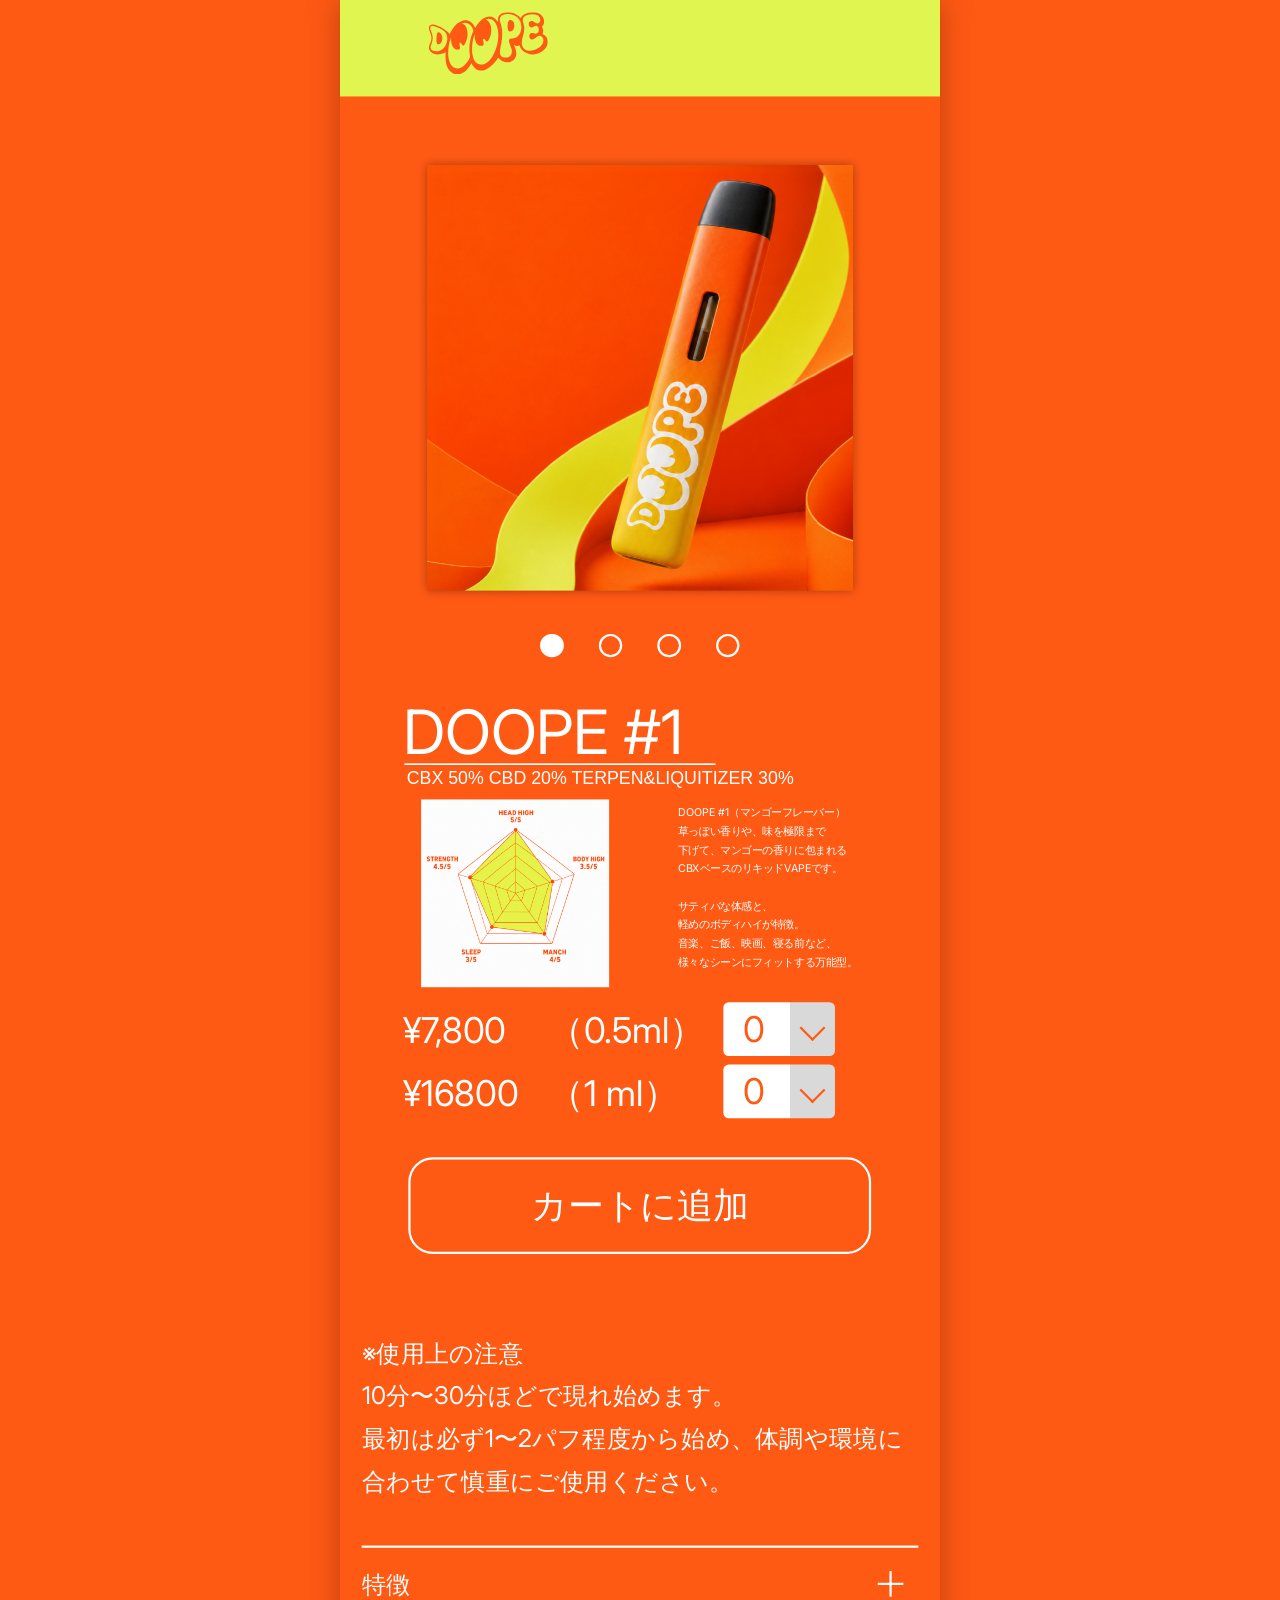
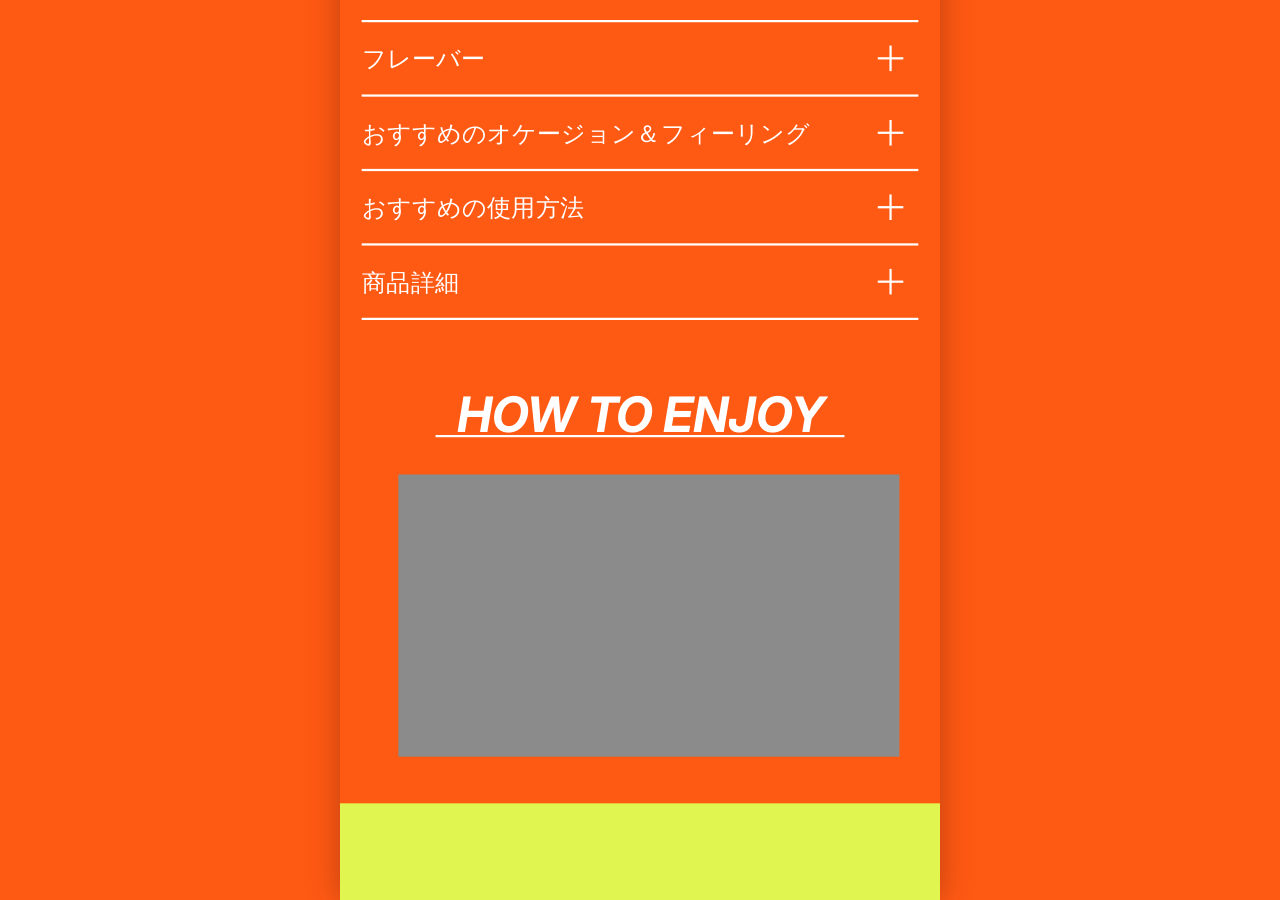
==== buy.html @ 26eeb016 "Fix accordion height recalculation" ====
<!doctype html>
<html lang="ja">
<head>
  <meta charset="utf-8">
  <meta name="viewport" content="width=device-width,initial-scale=1,viewport-fit=cover">
  <meta name="description" content="DOOPE #1 商品詳細・購入ページ">
  <title>DOOPE #1 — 商品詳細</title>
  <link rel="preconnect" href="https://fonts.googleapis.com">
  <link rel="preconnect" href="https://fonts.gstatic.com" crossorigin>
  <link href="https://fonts.googleapis.com/css2?family=Inter:ital,wght@0,400;1,700&display=swap" rel="stylesheet">
  <link rel="stylesheet" href="styles.css?v=20260915-1">
  <link rel="stylesheet" href="buy.css?v=20260916-4">
  <script src="script.js?v=20260916-3" defer></script>
</head>
<body class="buy-page">
  <main class="buy-shell" data-scale-shell data-design-width="1080" data-design-height="6644">
    <div class="buy-artboard" data-scale-canvas>
      <header class="buy-header">
        <a href="index.html" aria-label="DOOPEトップへ戻る">
          <img src="assets/lp-imgGroup4.svg" alt="DOOPE" width="214" height="112">
        </a>
      </header>

      <section class="buy-main" aria-labelledby="product-title">
        <div class="buy-gallery" data-carousel aria-label="DOOPE #1 商品画像">
          <div class="buy-gallery__viewport">
            <div class="buy-gallery__track" data-carousel-track>
              <div class="buy-gallery__slide"><img src="assets/buy-product-main.png" alt="オレンジ色のDOOPE #1"></div>
              <div class="buy-gallery__slide buy-gallery__slide--device"><img src="assets/lp-imgPsd.webp" alt="DOOPE本体"></div>
              <div class="buy-gallery__slide"><img src="assets/lp-imgRectangle1.webp" alt="マンゴーフレーバーのイメージ"></div>
              <div class="buy-gallery__slide"><img src="assets/lp-imgKv1.webp" alt="DOOPEを手に持つ人物"></div>
            </div>
          </div>

          <div class="buy-gallery-dots" role="tablist" aria-label="商品画像を切り替える">
            <button type="button" class="is-active" data-carousel-dot role="tab" aria-label="商品画像1" aria-selected="true"></button>
            <button type="button" data-carousel-dot role="tab" aria-label="商品画像2" aria-selected="false"></button>
            <button type="button" data-carousel-dot role="tab" aria-label="商品画像3" aria-selected="false"></button>
            <button type="button" data-carousel-dot role="tab" aria-label="商品画像4" aria-selected="false"></button>
          </div>
        </div>

        <h1 id="product-title">DOOPE #1</h1>
        <div class="buy-title-rule" aria-hidden="true"></div>
        <p class="buy-formula">CBX 50% CBD 20% TERPEN&amp;LIQUITIZER 30%</p>

        <div class="buy-summary">
          <img src="assets/buy-product-chart.png" alt="DOOPE #1の体感チャート" width="339" height="339">
          <div class="buy-summary-copy">
            <p>DOOPE #1（マンゴーフレーバー）<br>草っぽい香りや、味を極限まで<br>下げて、マンゴーの香りに包まれる<br>CBXベースのリキッドVAPEです。</p>
            <p>サティバな体感と、<br>軽めのボディハイが特徴。<br>音楽、ご飯、映画、寝る前など、<br>様々なシーンにフィットする万能型。</p>
          </div>
        </div>

        <form class="buy-order" data-buy-form>
          <div class="buy-variant buy-variant--half">
            <span class="buy-price">¥7,800</span><span class="buy-size">（0.5ml）</span>
            <label><span class="sr-only">0.5mlの数量</span><select name="quantity_half" aria-label="0.5mlの数量"><option>0</option><option>1</option><option>2</option><option>3</option><option>4</option><option>5</option></select></label>
          </div>
          <div class="buy-variant buy-variant--full">
            <span class="buy-price">¥16800</span><span class="buy-size">（1 ml）</span>
            <label><span class="sr-only">1mlの数量</span><select name="quantity_full" aria-label="1mlの数量"><option>0</option><option>1</option><option>2</option><option>3</option><option>4</option><option>5</option></select></label>
          </div>
          <button type="submit" class="buy-cart-button">カートに追加</button>
          <p class="buy-cart-status" data-buy-status role="status" aria-live="polite"></p>
        </form>

        <div class="buy-copy-block buy-warning">
          <h2>※使用上の注意</h2>
          <p>10分〜30分ほどで現れ始めます。<br>最初は必ず1〜2パフ程度から始め、体調や環境に<br>合わせて慎重にご使用ください。</p>
        </div>

        <section class="buy-accordion" data-buy-accordion aria-label="商品情報">
          <details>
            <summary>特徴</summary>
            <div class="buy-accordion__content">
              <p>複数のカンナビノイドと植物由来テルペンを掛け合<br>わせた、オリジナルCBDリキッドです。</p>
              <p>マンゴーのフルーティな風味を味わえます。<br>シャープなキレと、頭上に抜けるような爽快感を求<br>める方に。</p>
              <ul>
                <li>カンナビノイド濃度：CBX 50%, CBD 20%,<br>T＆L30%・サティバ種フレーバー（エナジー系）・<br>マンゴー風味</li>
                <li>THCフリー</li>
                <li>本体一体型</li>
                <li>国内最終製造</li>
                <li>法改正後の新基準対応原料のみ使用</li>
                <li>ISO17025認定の検査期間で検査済み</li>
                <li>最終製品COA：こちらをご確認ください。</li>
              </ul>
            </div>
          </details>

          <details>
            <summary>フレーバー</summary>
            <div class="buy-accordion__content"><p>マンゴー</p></div>
          </details>

          <details>
            <summary>おすすめのオケージョン＆フィーリング</summary>
            <div class="buy-accordion__content"><p>気分をリフレッシュしながら、頭を冴えさせてクリ<br>アな思考で動きたいとき。</p></div>
          </details>

          <details>
            <summary>おすすめの使用方法</summary>
            <div class="buy-accordion__content">
              <p>・本品を1〜2回吸引してください<br>・体感は立ち上がりが早く、最適な摂取量には個人<br>差があるため、1〜2パフの少量から始めてくださ<br>い</p>
            </div>
          </details>

          <details>
            <summary>商品詳細</summary>
            <div class="buy-accordion__content">
              <p>・原材料：カンナビノイド / 香料<br>・内容量：1.0ml<br>・品質保証期限：製造から1年半<br>・製造国：日本<br>・保管方法：直射日光・高温多湿を避け、冷暗所に<br>保存してください。</p>
            </div>
          </details>
        </section>

        <section class="buy-howto" aria-labelledby="howto-title">
          <h2 id="howto-title">HOW TO ENJOY</h2>
          <div class="buy-howto-rule" aria-hidden="true"></div>
          <div class="buy-howto-placeholder" aria-label="HOW TO ENJOY動画掲載予定"></div>
        </section>
      </section>

      <footer class="buy-footer"></footer>
    </div>
  </main>
</body>
</html>
---- styles.css ----
*{box-sizing:border-box}
html,body{margin:0;min-height:100%;width:100%;max-width:100%;overflow-x:hidden;overflow-x:clip;-webkit-text-size-adjust:100%;text-size-adjust:100%}
body{font-family:Helvetica,Arial,'Zen Kaku Gothic New',sans-serif}
p{margin:0}
.copy-paragraph{display:contents}
.artboard-shell{width:100%;max-width:100vw;margin:0 auto;overflow:hidden}
.artboard{display:block;width:100%;max-width:100%;height:auto;margin:0 auto}
.figma-root{position:relative;overflow:hidden;-webkit-text-size-adjust:100%;text-size-adjust:100%}
.figma-root img,.figma-root svg{display:block;-webkit-user-select:none;user-select:none;-webkit-user-drag:none;-webkit-touch-callout:none;pointer-events:none}
.figma-root p,.figma-root h1,.figma-root h2,.figma-root h3,.figma-root span,
.contact-form input,.contact-form textarea,.contact-form button{font-family:Helvetica,Arial,'Zen Kaku Gothic New',sans-serif!important;font-kerning:normal;letter-spacing:0}
.lp-page{background:#ff5a14}
.lp-page .artboard-shell{position:relative;width:100%;max-width:600px;height:0;overflow:visible;box-shadow:0 0 30px rgba(110,32,10,.45)}
.lp-page .artboard{position:absolute;left:0;top:0;width:1080px;max-width:none;height:16212.08984375px;margin:0;opacity:0;transform-origin:top left}
.lp-page .artboard.is-scaled{opacity:1}
.feature-page{background:#1b1b1b}
.buy-now-hotspot{position:absolute;z-index:15;left:179.16px;top:8630.2px;width:721.68px;height:139.38px;border-radius:70px;cursor:pointer}
.buy-now-hotspot:focus-visible{outline:6px solid #fff;outline-offset:7px}

/* Figma's “Helvetica Neue LT Std 75 Bold” is a bold face. Keep its weight when
   the browser resolves the family through a local font or a fallback. */
.figma-root [style*="Helvetica Neue LT Std"]{font-weight:700}
[data-node-id="4:339"] p,[data-node-id="4:371"] p,[data-node-id="4:402"] p,
[data-node-id="4:450"] p,[data-node-id="4:491"] p,[data-node-id="4:525"] p,
[data-node-id="4:537"] p,[data-node-id="4:542"] p,[data-node-id="4:546"] p,
[data-node-id="4:551"] p{text-align:center}
[data-node-id="4:387"],[data-node-id="4:389"],[data-node-id="4:391"],[data-node-id="4:393"],[data-node-id="4:395"]{left:50%!important;right:auto!important;bottom:auto!important;height:0;transform:translateX(-50%)!important}
[data-node-id="4:387"]{top:4185.42px!important;width:476.1px}
[data-node-id="4:389"]{top:12015.38px!important;width:250.54px}
[data-node-id="4:388"] p{transform:translateX(10px)}
[data-node-id="4:391"]{top:9322.35px!important;width:735.67px}
[data-node-id="4:393"]{top:10329.93px!important;width:680.53px}
[data-node-id="4:395"]{top:14844.03px!important;width:483.56px}

/* Center labels inside their Figma button frames. */
[data-node-id="4:435"]{top:calc(50% - 63.89px)!important;left:21.87%!important;right:7.16%!important}
[data-node-id="4:534"]{left:50%!important;transform:translateX(-50%)!important}
[data-node-id="4:536"]{inset:0!important;display:flex;align-items:center;justify-content:center}

/* The second voice was outlined as a light SVG; match the other two 700-weight voices. */
.voice-middle-copy>img{display:none!important}
.voice-middle-copy p{position:absolute;inset:-7px 0 0;margin:0;color:#ff5a14;font-family:'Inter','Noto Sans JP',Arial,sans-serif;font-size:38px;line-height:58px;font-weight:700;text-align:center;white-space:nowrap}
.voice-middle-copy span{display:block}

/* Fine-tune all required badges after switching to Noto Sans JP. */
[data-node-id="4:563"],[data-node-id="4:566"],[data-node-id="4:569"]{transform:translateY(4px)}
[data-node-id="4:564"],[data-node-id="4:567"],[data-node-id="4:570"]{transform:translateY(-2px)}

/* Swipeable feature cards. Slide one stays transparent over the original Figma card. */
.feature-carousel{position:absolute;z-index:8;left:88.95px;top:7145.73px;width:902.1px;height:1360px;touch-action:pan-y;user-select:none}
.feature-carousel__viewport{width:902.1px;height:1245.47px;overflow:hidden;border-radius:100px}
.feature-carousel__track{--carousel-index:0;--carousel-drag:0px;display:flex;width:300%;height:1245.47px;transform:translate3d(calc(var(--carousel-index) * -33.333333% + var(--carousel-drag)),0,0);transition:transform .42s cubic-bezier(.22,.72,.28,1);will-change:transform}
.feature-carousel.is-dragging .feature-carousel__track{transition:none}
.feature-carousel__slide{position:relative;flex:0 0 33.333333%;width:902.1px;height:1245.47px;overflow:hidden}
.feature-carousel__slide--transparent{background:transparent}
.feature-card__background{position:absolute;inset:0;width:902.1px;height:1245.47px}
.feature-card__heading{position:absolute;left:50.37px;top:82.56px;width:801.35px;height:121.05px}
.feature-card__heading img{position:absolute;inset:0;width:100%;height:100%}
.feature-card__heading h3{position:absolute;inset:0;display:flex;align-items:center;justify-content:center;margin:0 0 4px;font-family:'Inter','Noto Sans JP',Arial,sans-serif;font-size:65.85px;line-height:1;font-weight:700;color:#fff;white-space:nowrap}
[data-node-id="4:401"]{inset:0!important;display:flex;align-items:center;justify-content:center;margin:0 0 4px!important;text-align:center}
.feature-card__chart{position:absolute;left:211.78px;top:271.61px;width:478.65px;height:477.99px}
.feature-card__chart-label{position:absolute}
.feature-card__chart-label--cbx{left:523.43px;top:476.75px;width:92.39px;height:83.07px}
.feature-card__chart-label--cbd{left:310.24px;top:579.27px;width:92.79px;height:83.19px}
.feature-card__device{position:absolute;left:280.42px;top:223.30px;width:341.26px;height:566.88px;object-fit:fill;mix-blend-mode:multiply}
.feature-card__copy{position:absolute;left:0;top:806.31px;width:902.1px;margin:0;color:#ff5a14;font-family:'Inter','Noto Sans JP',Arial,sans-serif;font-size:40.5px;line-height:77.63px;font-weight:700;text-align:center;white-space:nowrap}
.feature-card__copy span{display:block}
.feature-carousel__dots{position:absolute;left:324.25px;top:1316.07px;display:flex;gap:62.8px}
.feature-carousel__dots button{width:42.4px;height:42.4px;padding:0;border:4px solid #fff;border-radius:50%;background:transparent;cursor:pointer}
.feature-carousel__dots button.is-active{background:#fff}
[data-node-id="4:396"],[data-node-id="4:397"],[data-node-id="4:398"]{opacity:0}

/* Real controls placed over the original Figma field shapes. */
.contact-form{position:absolute;z-index:12;inset:0;pointer-events:none}
.contact-form input,.contact-form textarea,.contact-form button{position:absolute;pointer-events:auto;font:700 30px/1.4 'Noto Sans JP',Arial,sans-serif}
.contact-form input,.contact-form textarea{left:121.23px;width:835.69px;border:0;border-radius:34px;background:#fff;color:#222;padding:16px 28px;outline:none}
.contact-form input,.contact-form textarea{-webkit-user-select:text!important;user-select:text!important;-webkit-touch-callout:default}
.contact-form input:focus,.contact-form textarea:focus{box-shadow:0 0 0 6px rgba(255,90,20,.34)}
#contact-name{top:14967.9008px;height:79.6094px}
#contact-company{top:15156.4301px;height:79.6104px}
#contact-email{top:15344.9701px;height:79.6104px}
#contact-message{top:15543.1908px;height:217.0693px;resize:none}
.contact-form button{left:341.3301px;top:15833.3207px;width:397.33px;height:108.6299px;border:0;border-radius:55px;background:#ff5a14;color:#fff;font-size:57.03px;cursor:pointer}
.contact-form button:hover{filter:brightness(.96)}
.contact-form button:focus-visible{outline:6px solid #fff;outline-offset:5px}
[data-node-id="4:554"],[data-node-id="4:555"],[data-node-id="4:556"],[data-node-id="4:557"],[data-node-id="4:495"]{visibility:hidden}
.sr-only{position:absolute!important;width:1px!important;height:1px!important;padding:0!important;margin:-1px!important;overflow:hidden!important;clip:rect(0,0,0,0)!important;white-space:nowrap!important;border:0!important}
@media (min-width:1942px){.feature-page .artboard{max-width:1941.25px}}
---- buy.css ----
.buy-page{background:#ff5a14}
.buy-shell{position:relative;width:100%;max-width:600px;height:0;margin:0 auto;overflow:visible;box-shadow:0 0 30px rgba(110,32,10,.45)}
.buy-artboard{position:absolute;left:0;top:0;width:1080px;height:6644px;overflow:hidden;background:#ff5a14;opacity:0;transform-origin:top left;color:#fff;font-family:Inter,Helvetica,Arial,sans-serif}
.buy-artboard.is-scaled{opacity:1}
.buy-header,.buy-footer{position:absolute;left:0;width:1080px;height:174px;background:#e1f550}
.buy-header{top:0}
.buy-footer{top:6470px}
.buy-header a{position:absolute;left:160.02px;top:21.52px;width:214.15px;height:112.25px}
.buy-header img{width:100%;height:100%}
.buy-main{position:absolute;left:0;top:174px;width:1080px;height:6296px;background:#ff5a14}
.buy-gallery{position:absolute;left:137px;top:103px;width:806px;height:906px;touch-action:pan-y;user-select:none}
.buy-gallery__viewport{width:806px;height:806px;overflow:hidden}
.buy-gallery__track{--carousel-index:0;--carousel-drag:0px;display:flex;width:400%;height:806px;transform:translate3d(calc(var(--carousel-index) * -25% + var(--carousel-drag)),0,0);transition:transform .42s cubic-bezier(.22,.72,.28,1);will-change:transform}
.buy-gallery.is-dragging .buy-gallery__track{transition:none}
.buy-gallery__slide{position:relative;flex:0 0 25%;width:806px;height:806px;overflow:hidden;background:#ff5a14}
.buy-gallery__slide:not(:first-child){padding:20px}
.buy-gallery__slide:not(:first-child)::before{content:"";position:absolute;inset:20px;background:#ff5a14;box-shadow:0 0 20px rgba(0,0,0,.35)}
.buy-gallery__slide img{position:relative;display:block;width:100%;height:100%;object-fit:cover;pointer-events:none;-webkit-user-drag:none}
.buy-gallery__slide:first-child img{object-fit:contain}
.buy-gallery__slide--device img{width:72%;height:86%;margin:7% auto;object-fit:contain}
.buy-gallery__slide:last-child img{object-position:50% 38%}
.buy-gallery-dots{position:absolute;left:223.12px;top:864px;display:flex;gap:63.16px}
.buy-gallery-dots button{width:42.44px;height:42.44px;padding:0;border:4px solid #fff;border-radius:50%;background:transparent;cursor:pointer}
.buy-gallery-dots button.is-active{background:#fff}
.buy-gallery-dots button:focus-visible{outline:6px solid #e1f550;outline-offset:6px}
#product-title{position:absolute;left:113px;top:1077.48px;margin:0;font-size:110px;line-height:133px;font-weight:400;white-space:nowrap}
.buy-title-rule{position:absolute;left:115.73px;top:1199.82px;width:559.9px;height:3px;background:#fff}
.buy-formula{position:absolute;left:120.13px;top:1209.22px;font:400 32px/37px Helvetica,Arial,sans-serif;white-space:nowrap}
.buy-summary{position:absolute;left:146px;top:1265.33px;width:788.15px;height:338.58px}
.buy-summary>img{position:absolute;left:0;top:0;width:338.58px;height:338.58px}
.buy-summary-copy{position:absolute;left:462.15px;top:6.89px;width:326px;font-size:19.24px;line-height:33.68px}
.buy-summary-copy p+p{margin-top:33.68px}
.buy-order{position:absolute;inset:0;pointer-events:none}
.buy-variant{position:absolute;left:113px;width:778px;height:97px;font-size:64px;line-height:77px}
.buy-variant--half{top:1630px}
.buy-variant--full{top:1742px}
.buy-price{position:absolute;left:0;top:12px;width:240px}
.buy-size{position:absolute;left:262px;top:12px;white-space:nowrap}
.buy-variant label{position:absolute;left:577px;top:0;width:201px;height:97px}
.buy-variant select{width:201px;height:97px;padding:0 81px 0 36px;border:0;border-radius:10px;background:linear-gradient(to right,#fff 0,#fff 120px,#d9d9d9 120px,#d9d9d9 100%);color:#ff5a14;font:400 64px/97px Inter,Arial,sans-serif;appearance:none;cursor:pointer;pointer-events:auto}
.buy-variant label::after{content:"";position:absolute;right:24px;top:30px;width:29px;height:29px;border-right:4px solid #ff5a14;border-bottom:4px solid #ff5a14;transform:rotate(45deg);pointer-events:none}
.buy-cart-button{position:absolute;left:123px;top:1909px;width:833px;height:174px;border:4px solid #fff;border-radius:44px;background:transparent;color:#fff;font:400 64px/1 Inter,Arial,sans-serif;cursor:pointer;pointer-events:auto}
.buy-cart-button:hover{background:rgba(255,255,255,.08)}
.buy-cart-button:focus-visible,.buy-variant select:focus-visible{outline:6px solid #e1f550;outline-offset:6px}
.buy-cart-status{position:absolute;left:123px;top:2092px;width:833px;text-align:center;font-size:28px}
.buy-copy-block{position:absolute;left:39px;width:1012px;font-size:44px;line-height:77px}
.buy-copy-block h2{margin:0;font:400 44px/77px Inter,Helvetica,Arial,sans-serif}
.buy-copy-block p{margin:0}
.buy-warning{top:2223.35px}
.buy-warning p{margin-top:0}
.buy-accordion{position:absolute;left:39px;top:2608.35px;width:1002px;font-size:44px;line-height:70px}
.buy-accordion details{border-top:4px solid #fff}
.buy-accordion details:last-child{border-bottom:4px solid #fff}
.buy-accordion summary{position:relative;display:flex;align-items:center;min-height:130px;padding:18px 100px 18px 0;font:400 44px/1.35 Inter,Helvetica,Arial,sans-serif;list-style:none;cursor:pointer}
.buy-accordion summary::-webkit-details-marker{display:none}
.buy-accordion summary::before,.buy-accordion summary::after{content:"";position:absolute;right:27px;top:50%;width:46px;height:4px;background:#fff;transform:translateY(-50%);transition:transform .25s ease}
.buy-accordion summary::after{transform:translateY(-50%) rotate(90deg)}
.buy-accordion details[open] summary::after{transform:translateY(-50%) rotate(0)}
.buy-accordion summary:focus-visible{outline:6px solid #e1f550;outline-offset:-6px}
.buy-accordion__content{padding:4px 0 64px}
.buy-accordion__content p{margin:0}
.buy-accordion__content p+p{margin-top:70px}
.buy-accordion__content ul{margin:70px 0 0 -11px;padding:0;list-style:none}
.buy-accordion__content li::before{content:"・"}
.buy-howto{position:absolute;left:0;top:5531px;width:1080px;height:765px}
.buy-howto h2{position:absolute;left:181px;top:20px;width:721px;margin:0;font:italic 700 88px/1 Inter,Helvetica,Arial,sans-serif;text-align:center;white-space:nowrap}
.buy-howto-rule{position:absolute;left:171.9px;top:101.93px;width:735.67px;height:4px;background:#fff}
.buy-howto-placeholder{position:absolute;left:105px;top:173.4px;width:902.1px;height:507.43px;background:#8b8b8b}
@media (prefers-reduced-motion:reduce){.buy-cart-button,.buy-gallery__track,.buy-accordion summary::after{transition:none}}
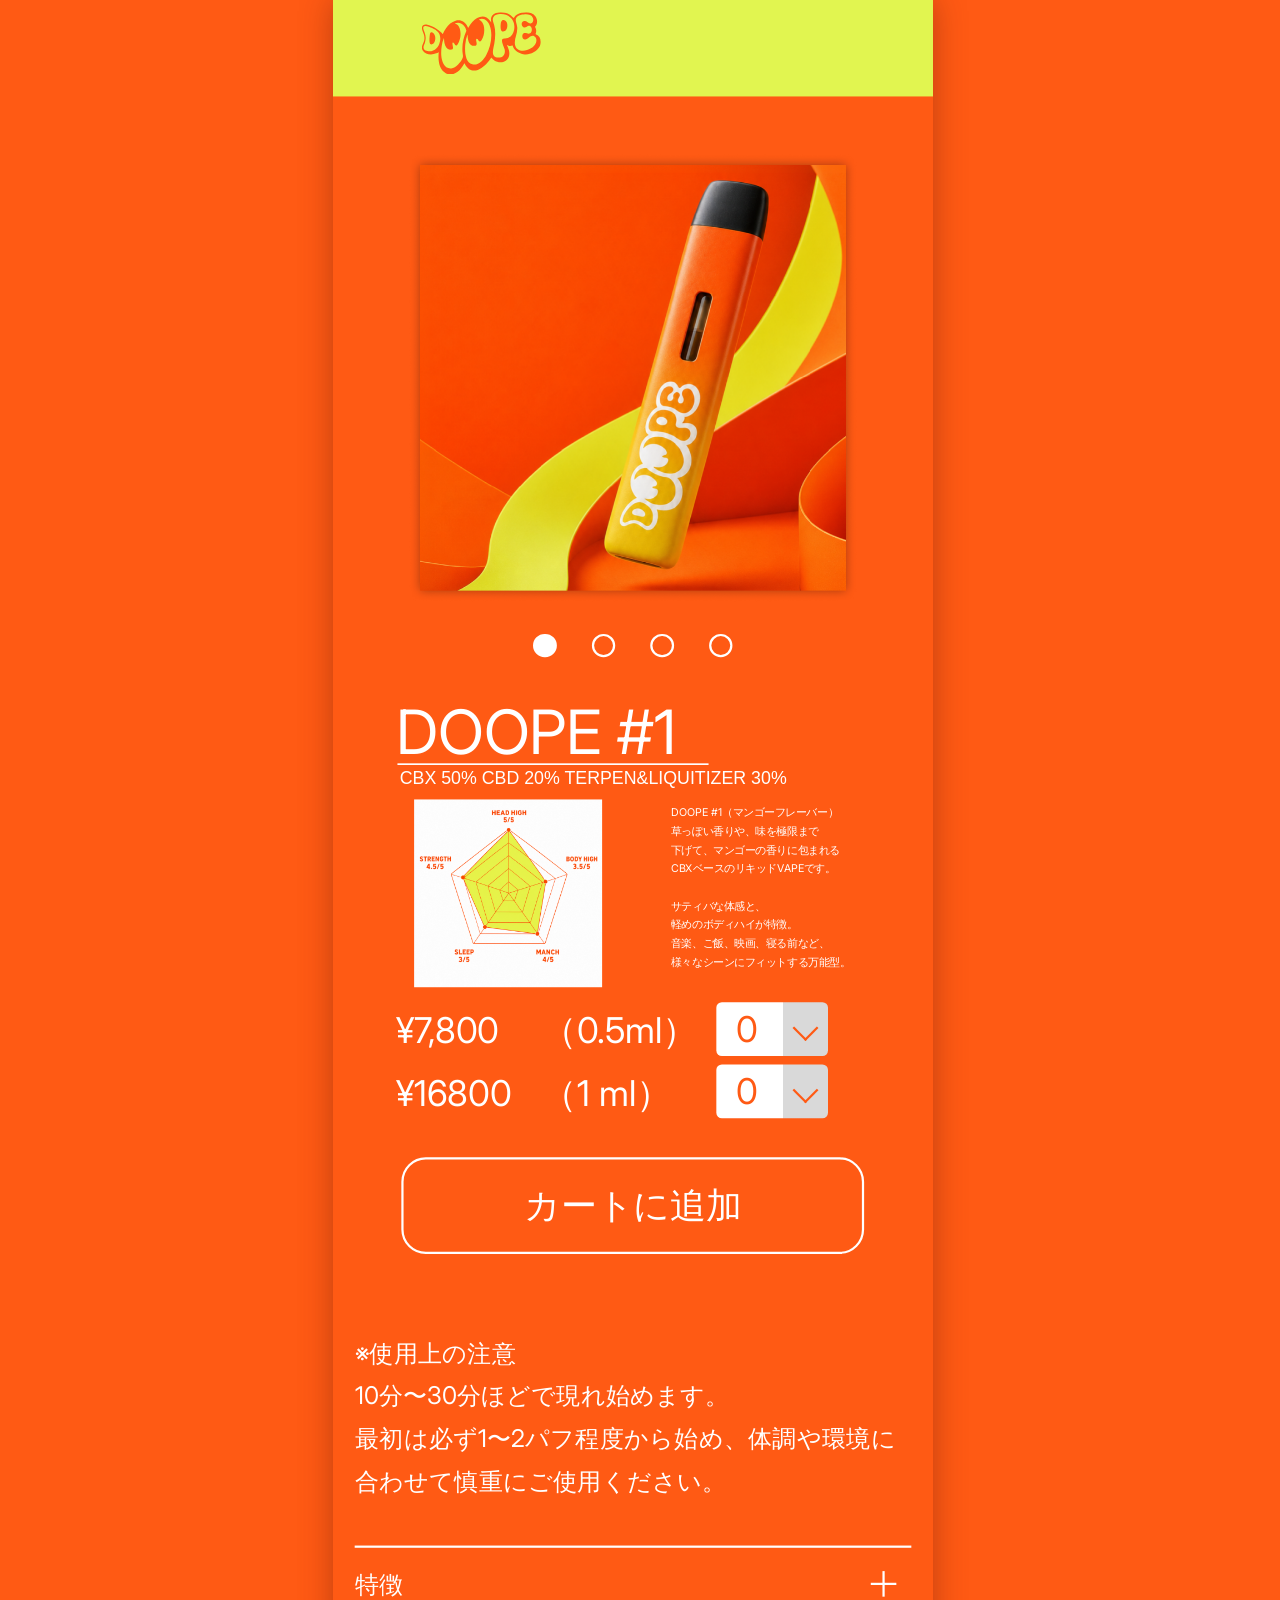
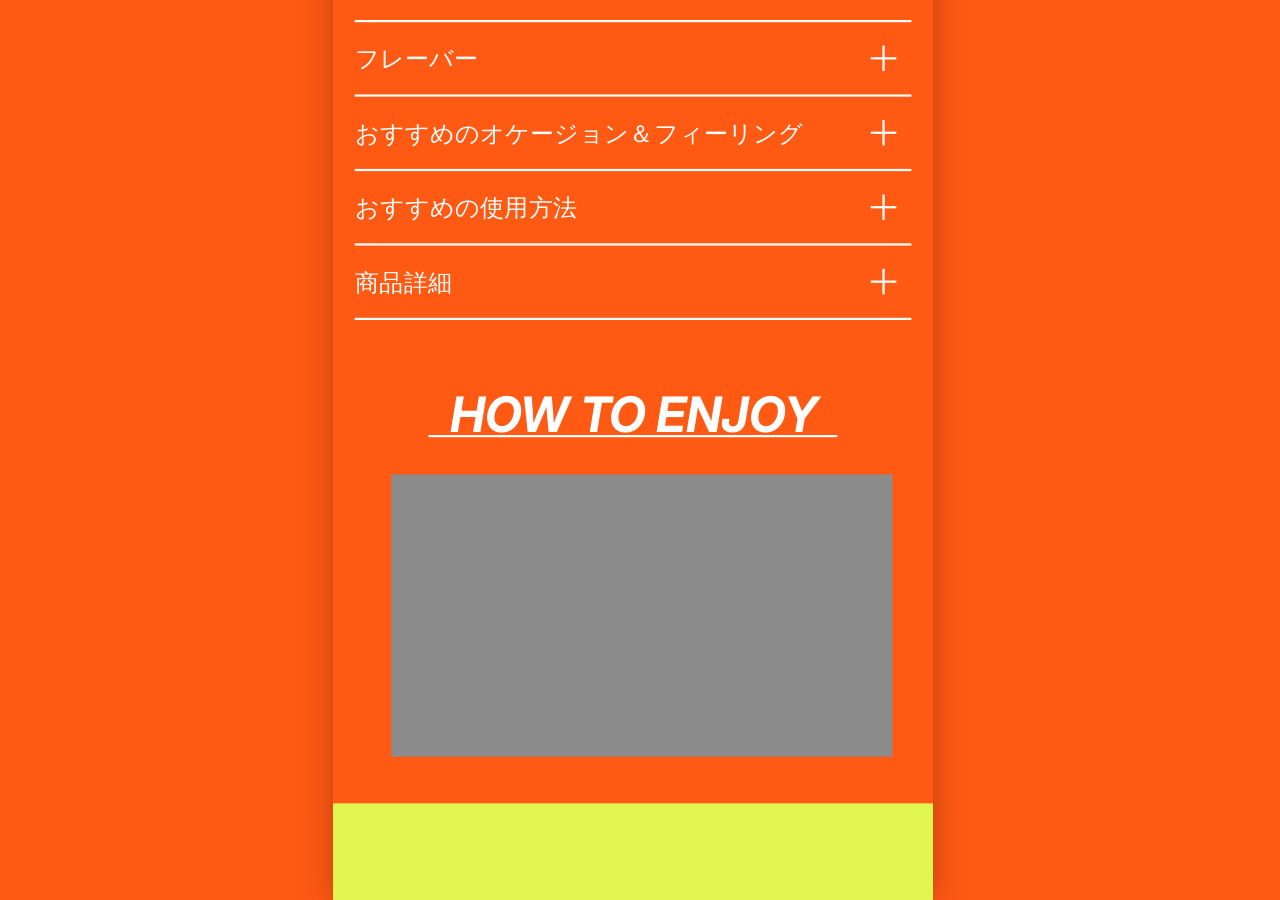
==== commit 37171142: "Add liquid purchase buttons and smooth page transitions" ====
--- a/buy.html
+++ b/buy.html
@@ -4,13 +4,25 @@
   <meta charset="utf-8">
   <meta name="viewport" content="width=device-width,initial-scale=1,viewport-fit=cover">
   <meta name="description" content="DOOPE #1 商品詳細・購入ページ">
+  <style>html.liquid-arriving::after{content:"";position:fixed;inset:0;background:#ff5a14;z-index:2147483001;pointer-events:none}</style>
+  <script>
+    try {
+      const arrival = JSON.parse(sessionStorage.getItem('doopeLiquidArrival') || 'null');
+      sessionStorage.removeItem('doopeLiquidArrival');
+      if (arrival && arrival.path === location.pathname && Date.now() - arrival.time < 5000 && !matchMedia('(prefers-reduced-motion: reduce)').matches) {
+        document.documentElement.classList.add('liquid-arriving');
+        setTimeout(() => document.documentElement.classList.remove('liquid-arriving'), 3000);
+      }
+    } catch (_) {}
+  </script>
+  <link rel="preload" href="assets/buy-product-main.png" as="image">
   <title>DOOPE #1 — 商品詳細</title>
   <link rel="preconnect" href="https://fonts.googleapis.com">
   <link rel="preconnect" href="https://fonts.gstatic.com" crossorigin>
   <link href="https://fonts.googleapis.com/css2?family=Inter:ital,wght@0,400;1,700&display=swap" rel="stylesheet">
-  <link rel="stylesheet" href="styles.css?v=20260915-1">
+  <link rel="stylesheet" href="styles.css?v=20260917-25">
   <link rel="stylesheet" href="buy.css?v=20260916-4">
-  <script src="script.js?v=20260916-3" defer></script>
+  <script src="script.js?v=20260917-25" defer></script>
 </head>
 <body class="buy-page">
   <main class="buy-shell" data-scale-shell data-design-width="1080" data-design-height="6644">
--- a/styles.css
+++ b/styles.css
@@ -16,6 +16,8 @@
 .feature-page{background:#1b1b1b}
 .buy-now-hotspot{position:absolute;z-index:15;left:179.16px;top:8630.2px;width:721.68px;height:139.38px;border-radius:70px;cursor:pointer}
 .buy-now-hotspot:focus-visible{outline:6px solid #fff;outline-offset:7px}
+.header-cart-hotspot{position:absolute;z-index:15;left:700px;top:15px;width:130px;height:110px;border-radius:18px;cursor:pointer}
+.header-cart-hotspot:focus-visible{outline:6px solid #fff;outline-offset:4px}
 
 /* Figma's “Helvetica Neue LT Std 75 Bold” is a bold face. Keep its weight when
    the browser resolves the family through a local font or a fallback. */
@@ -33,7 +35,7 @@
 [data-node-id="4:395"]{top:14844.03px!important;width:483.56px}
 
 /* Center labels inside their Figma button frames. */
-[data-node-id="4:435"]{top:calc(50% - 63.89px)!important;left:21.87%!important;right:7.16%!important}
+[data-node-id="4:435"],[data-node-id="15:4"]{top:calc(50% - 46.89px)!important;left:21.87%!important;right:7.16%!important}
 [data-node-id="4:534"]{left:50%!important;transform:translateX(-50%)!important}
 [data-node-id="4:536"]{inset:0!important;display:flex;align-items:center;justify-content:center}
 
@@ -46,13 +48,13 @@
 [data-node-id="4:563"],[data-node-id="4:566"],[data-node-id="4:569"]{transform:translateY(4px)}
 [data-node-id="4:564"],[data-node-id="4:567"],[data-node-id="4:570"]{transform:translateY(-2px)}
 
-/* Swipeable feature cards. Slide one stays transparent over the original Figma card. */
+/* Each complete card moves with the track, including its background. */
 .feature-carousel{position:absolute;z-index:8;left:88.95px;top:7145.73px;width:902.1px;height:1360px;touch-action:pan-y;user-select:none}
-.feature-carousel__viewport{width:902.1px;height:1245.47px;overflow:hidden;border-radius:100px}
-.feature-carousel__track{--carousel-index:0;--carousel-drag:0px;display:flex;width:300%;height:1245.47px;transform:translate3d(calc(var(--carousel-index) * -33.333333% + var(--carousel-drag)),0,0);transition:transform .42s cubic-bezier(.22,.72,.28,1);will-change:transform}
+.feature-carousel__viewport{width:1080px;margin-left:-88.95px;height:1245.47px;overflow:hidden}
+.feature-carousel__track{--carousel-index:0;--carousel-drag:0px;display:flex;gap:40px;width:max-content;margin-left:88.95px;height:1245.47px;transform:translate3d(calc(var(--carousel-index) * -942.1px + var(--carousel-drag)),0,0);transition:transform .42s cubic-bezier(.22,.72,.28,1);will-change:transform}
 .feature-carousel.is-dragging .feature-carousel__track{transition:none}
-.feature-carousel__slide{position:relative;flex:0 0 33.333333%;width:902.1px;height:1245.47px;overflow:hidden}
-.feature-carousel__slide--transparent{background:transparent}
+.feature-carousel__slide{position:relative;flex:0 0 902.1px;width:902.1px;height:1245.47px;overflow:hidden;border-radius:100px}
+.feature-card__original{position:absolute;left:-88.95px;top:-7145.73px;width:1080px;height:16212.08984375px}
 .feature-card__background{position:absolute;inset:0;width:902.1px;height:1245.47px}
 .feature-card__heading{position:absolute;left:50.37px;top:82.56px;width:801.35px;height:121.05px}
 .feature-card__heading img{position:absolute;inset:0;width:100%;height:100%}
@@ -86,3 +88,39 @@
 [data-node-id="4:554"],[data-node-id="4:555"],[data-node-id="4:556"],[data-node-id="4:557"],[data-node-id="4:495"]{visibility:hidden}
 .sr-only{position:absolute!important;width:1px!important;height:1px!important;padding:0!important;margin:-1px!important;overflow:hidden!important;clip:rect(0,0,0,0)!important;white-space:nowrap!important;border:0!important}
 @media (min-width:1942px){.feature-page .artboard{max-width:1941.25px}}
+
+/* A soft pulse and tactile feedback for both purchase buttons. */
+.buy-now-hotspot{transform-origin:center;transition:transform .2s ease,filter .2s ease;-webkit-tap-highlight-color:transparent}
+.buy-now-visual{position:absolute;inset:0;transform-origin:center;animation:buy-now-breathe 5s ease-in-out infinite;transition:transform .2s ease}
+.buy-now-visual [data-name="Vector"]{transition:filter .45s ease}
+.buy-now-visual p{transition:color .45s ease}
+@keyframes buy-now-breathe{0%,15%,100%{transform:scale(1);filter:drop-shadow(0 0 0 rgba(110,32,10,0))}65%{transform:scale(1.05);filter:drop-shadow(0 14px 10px rgba(110,32,10,.3))}90%{transform:scale(.99);filter:drop-shadow(0 3px 3px rgba(110,32,10,.08))}}
+@media (hover:hover){
+  .buy-now-hotspot:hover{transform:scale(1.04);filter:none}
+  .buy-now-hotspot:hover .buy-now-visual{animation:none;transform:scale(1);filter:none}
+  .buy-now-hotspot:hover p{color:#fff!important}
+  .buy-now-hotspot:hover [data-name="Vector"]{filter:brightness(0) invert(1)}
+}
+.buy-now-hotspot:focus-visible{transform:scale(1.04)}
+.buy-now-hotspot:focus-visible .buy-now-visual{animation:none;transform:scale(1);filter:none}
+.buy-now-hotspot:focus-visible p{color:#fff!important}
+.buy-now-hotspot:focus-visible [data-name="Vector"]{filter:brightness(0) invert(1)}
+.buy-now-hotspot:active{transform:translateY(4px) scale(.97);filter:drop-shadow(0 2px 0 rgba(255,90,20,.35));transition-duration:.1s}
+.buy-now-hotspot:active .buy-now-visual{animation:none;transform:scale(1)}
+@media (prefers-reduced-motion:reduce){
+  .buy-now-hotspot,.buy-now-visual,.buy-now-visual p,.buy-now-visual [data-name="Vector"]{animation:none;transition:none}
+  .buy-now-hotspot:hover,.buy-now-hotspot:active,.buy-now-hotspot:hover .buy-now-visual,.buy-now-hotspot:hover [data-name="Vector"]{transform:none}
+}
+
+/* A continuous wave surface, clipped to the original button shape. */
+.buy-now-visual{overflow:hidden;border-radius:38.17px;isolation:isolate}
+.buy-now-visual>div{z-index:2}
+.buy-now-liquid{position:absolute;inset:0;width:100%;height:100%;z-index:1;pointer-events:none}
+
+/* Fixed to the viewport, outside the scaled Figma artboard. */
+.liquid-page-transition{position:fixed;inset:0;width:100vw;height:100dvh;z-index:2147483000;pointer-events:auto}
+.is-liquid-navigating{touch-action:none}
+.is-liquid-navigating .buy-now-visual{animation-play-state:paused}
+
+/* Keep the same content width throughout navigation and page reveal. */
+html{scrollbar-gutter:stable}
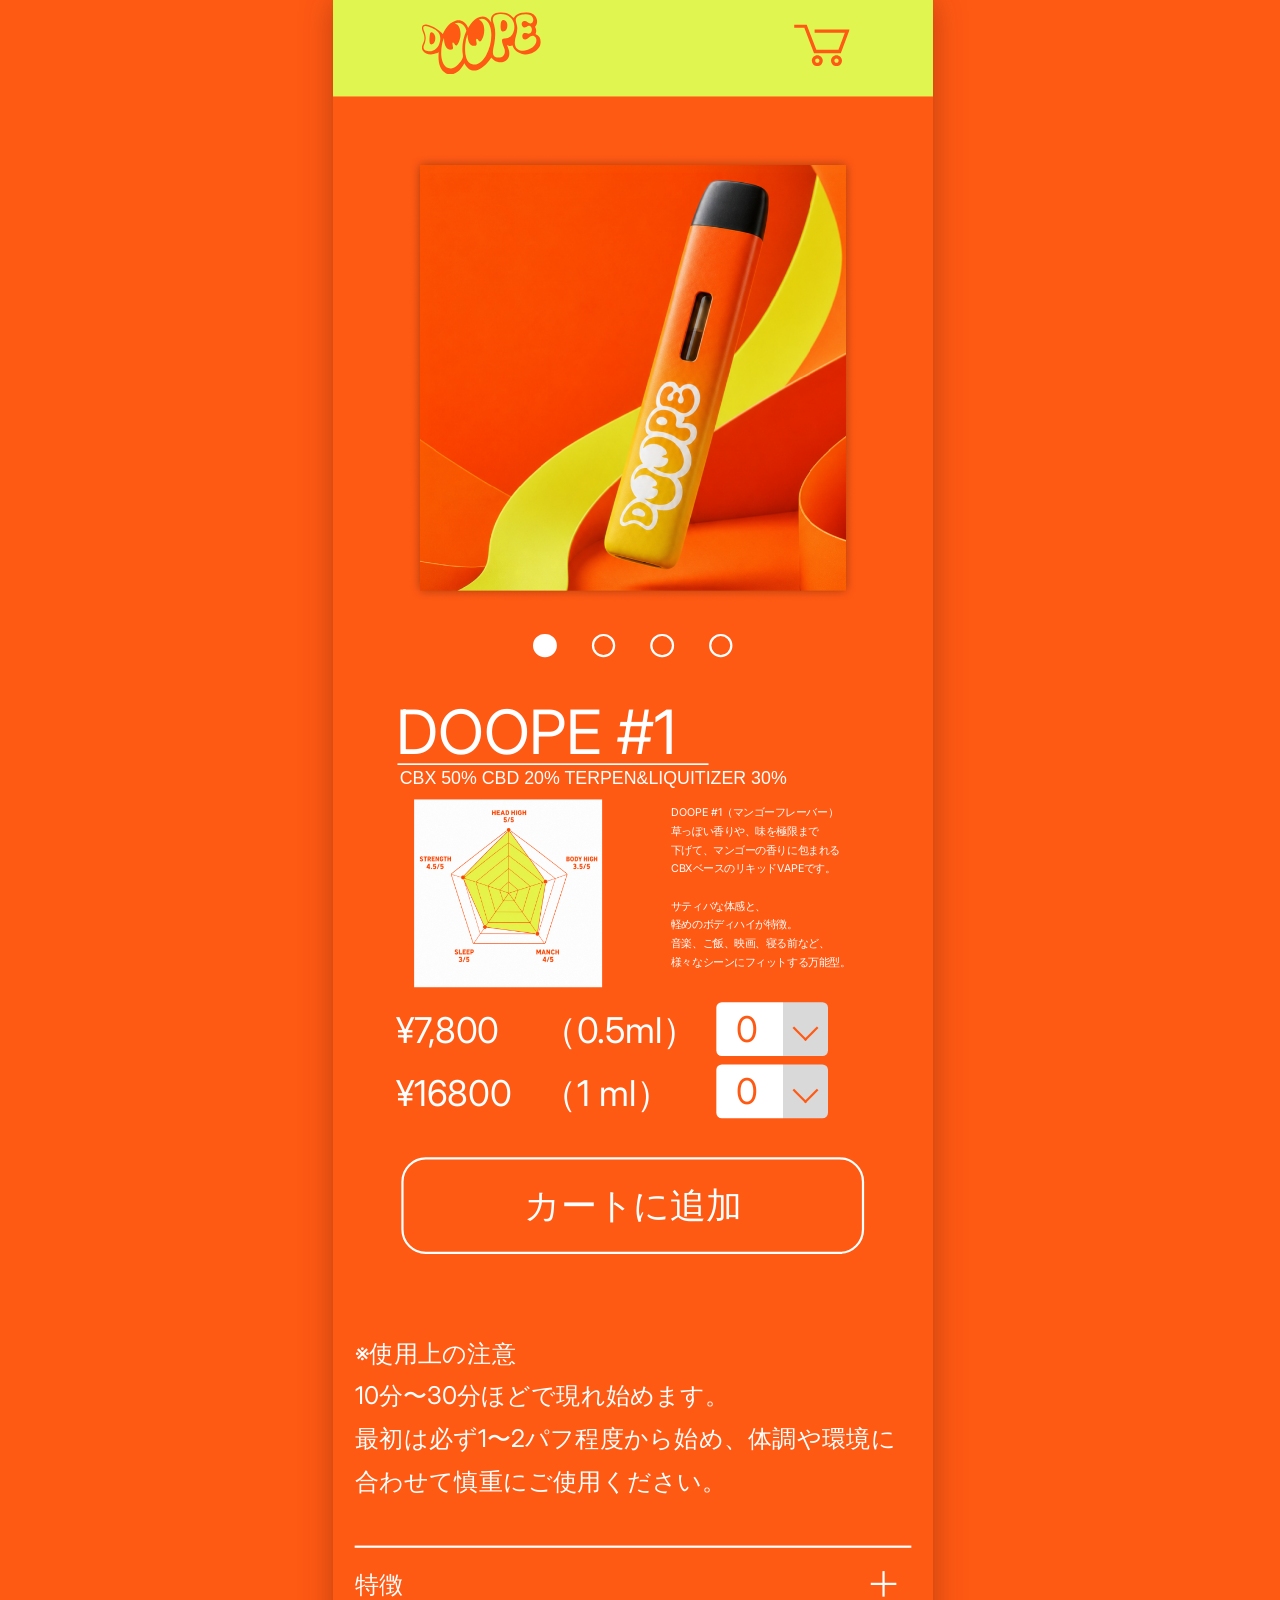
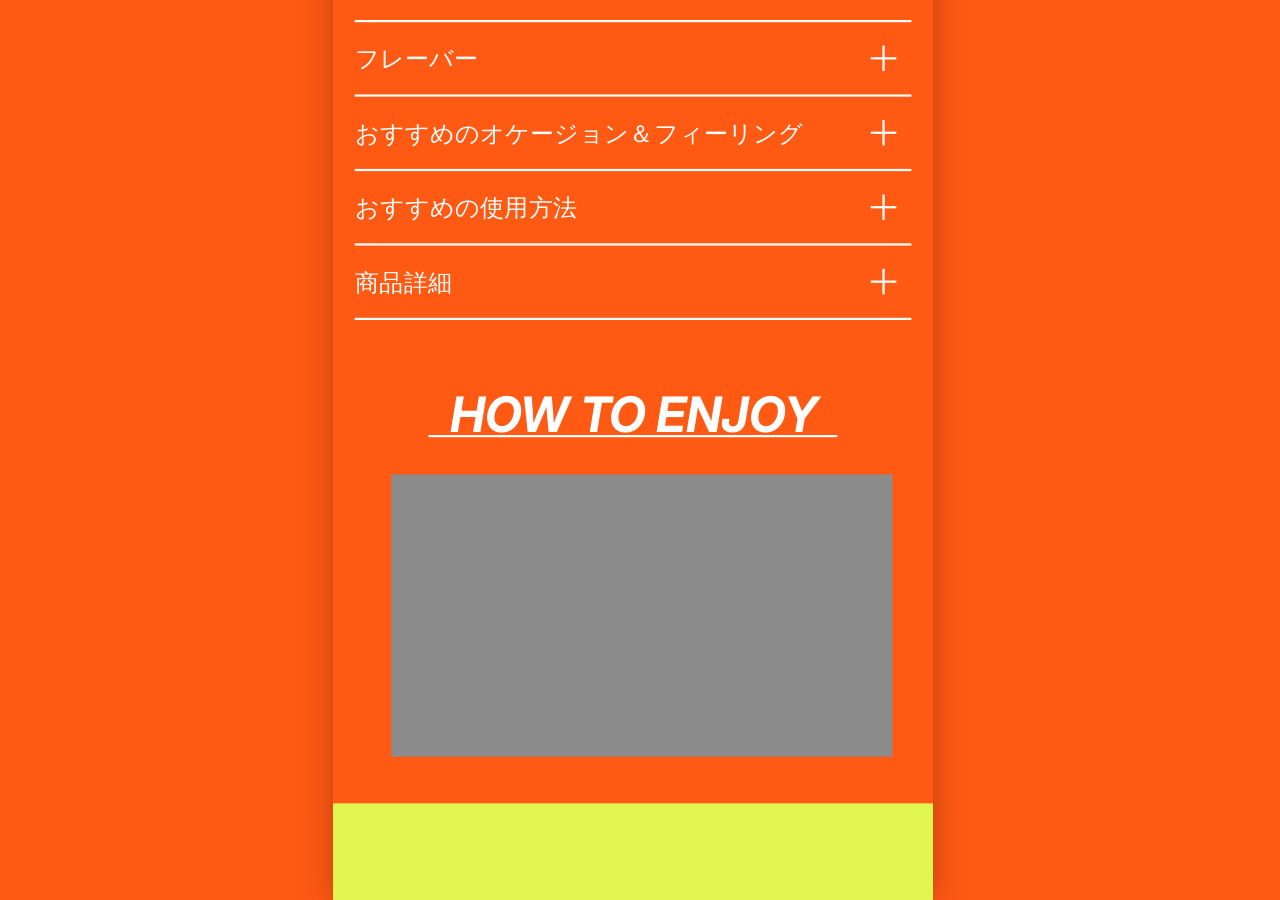
==== commit a5340b22: "Refine page transitions and add cart feedback" ====
--- a/buy.html
+++ b/buy.html
@@ -10,19 +10,24 @@
       const arrival = JSON.parse(sessionStorage.getItem('doopeLiquidArrival') || 'null');
       sessionStorage.removeItem('doopeLiquidArrival');
       if (arrival && arrival.path === location.pathname && Date.now() - arrival.time < 5000 && !matchMedia('(prefers-reduced-motion: reduce)').matches) {
+        document.documentElement.dataset.liquidFrom = arrival.fromLeft ? 'left' : 'right';
         document.documentElement.classList.add('liquid-arriving');
         setTimeout(() => document.documentElement.classList.remove('liquid-arriving'), 3000);
       }
     } catch (_) {}
   </script>
   <link rel="preload" href="assets/buy-product-main.png" as="image">
+  <link rel="stylesheet" href="page-transition.css?v=20260917-29">
+  <link rel="prefetch" href="index.html" as="document">
+  <link rel="prefetch" href="assets/lp-imgKv1.webp" as="image">
+  <link rel="prefetch" href="assets/lp-img260903DoopeLpNola2.svg" as="image">
   <title>DOOPE #1 — 商品詳細</title>
   <link rel="preconnect" href="https://fonts.googleapis.com">
   <link rel="preconnect" href="https://fonts.gstatic.com" crossorigin>
   <link href="https://fonts.googleapis.com/css2?family=Inter:ital,wght@0,400;1,700&display=swap" rel="stylesheet">
-  <link rel="stylesheet" href="styles.css?v=20260917-25">
-  <link rel="stylesheet" href="buy.css?v=20260916-4">
-  <script src="script.js?v=20260917-25" defer></script>
+  <link rel="stylesheet" href="styles.css?v=20260917-27">
+  <link rel="stylesheet" href="buy.css?v=20260917-31">
+  <script src="script.js?v=20260917-32" defer></script>
 </head>
 <body class="buy-page">
   <main class="buy-shell" data-scale-shell data-design-width="1080" data-design-height="6644">
@@ -30,6 +35,10 @@
       <header class="buy-header">
         <a href="index.html" aria-label="DOOPEトップへ戻る">
           <img src="assets/lp-imgGroup4.svg" alt="DOOPE" width="214" height="112">
+        </a>
+        <a class="buy-header__cart" href="cart.html" aria-label="カートを見る">
+          <img src="assets/lp-imgGroup2.svg" alt="" width="99.19" height="74.9">
+          <span class="buy-cart-badge" data-cart-badge hidden>0</span>
         </a>
       </header>
 
--- a/page-transition.css
+++ b/page-transition.css
@@ -0,0 +1,7 @@
+/* Fixed to the viewport, outside the scaled Figma artboard. */
+.liquid-page-transition{position:fixed;inset:0;width:100vw;height:100dvh;z-index:2147483000;pointer-events:auto;overflow:hidden}
+.is-liquid-navigating{touch-action:none}
+.is-liquid-navigating .buy-now-visual{animation-play-state:paused}
+
+/* Keep the same content width throughout navigation and page reveal. */
+html{scrollbar-gutter:stable}
--- a/styles.css
+++ b/styles.css
@@ -116,11 +116,3 @@
 .buy-now-visual{overflow:hidden;border-radius:38.17px;isolation:isolate}
 .buy-now-visual>div{z-index:2}
 .buy-now-liquid{position:absolute;inset:0;width:100%;height:100%;z-index:1;pointer-events:none}
-
-/* Fixed to the viewport, outside the scaled Figma artboard. */
-.liquid-page-transition{position:fixed;inset:0;width:100vw;height:100dvh;z-index:2147483000;pointer-events:auto}
-.is-liquid-navigating{touch-action:none}
-.is-liquid-navigating .buy-now-visual{animation-play-state:paused}
-
-/* Keep the same content width throughout navigation and page reveal. */
-html{scrollbar-gutter:stable}
--- a/buy.css
+++ b/buy.css
@@ -67,3 +67,14 @@
 .buy-howto-rule{position:absolute;left:171.9px;top:101.93px;width:735.67px;height:4px;background:#fff}
 .buy-howto-placeholder{position:absolute;left:105px;top:173.4px;width:902.1px;height:507.43px;background:#8b8b8b}
 @media (prefers-reduced-motion:reduce){.buy-cart-button,.buy-gallery__track,.buy-accordion summary::after{transition:none}}
+
+.buy-header .buy-header__cart{left:auto;right:140px;top:21.52px;width:120px;height:120px;display:flex;align-items:center;justify-content:center;border-radius:18px}
+.buy-header .buy-header__cart img{width:99.19px;height:74.9px}
+.buy-header .buy-header__cart:focus-visible{outline:5px solid #ff5a14;outline-offset:4px}
+
+.buy-cart-badge{position:absolute;right:-12px;top:0;min-width:48px;height:48px;padding:0 8px;display:flex;align-items:center;justify-content:center;border-radius:999px;background:#ff5a14;color:#fff;font:700 30px/1 Arial,sans-serif;box-shadow:0 0 0 4px #e1f550;pointer-events:none}
+.buy-cart-badge[hidden]{display:none}
+.cart-flight{position:fixed;left:0;top:0;width:48px;height:48px;border-radius:50%;object-fit:cover;background:#e1f550;border:2px solid #e1f550;box-shadow:0 5px 15px #76230a40;pointer-events:none;z-index:1000;will-change:transform}
+.cart-flight-target{position:fixed;right:max(16px,calc((100vw - 600px)/2 + 28px));top:18px;width:54px;height:54px;display:flex;align-items:center;justify-content:center;border-radius:16px;background:#e1f550;box-shadow:0 4px 18px #76230a30;z-index:999}
+.cart-flight-target img{width:36px;height:28px}
+.cart-flight-target .buy-cart-badge{right:-5px;top:-5px;min-width:21px;height:21px;padding:0 5px;font-size:12px;box-shadow:0 0 0 2px #e1f550}
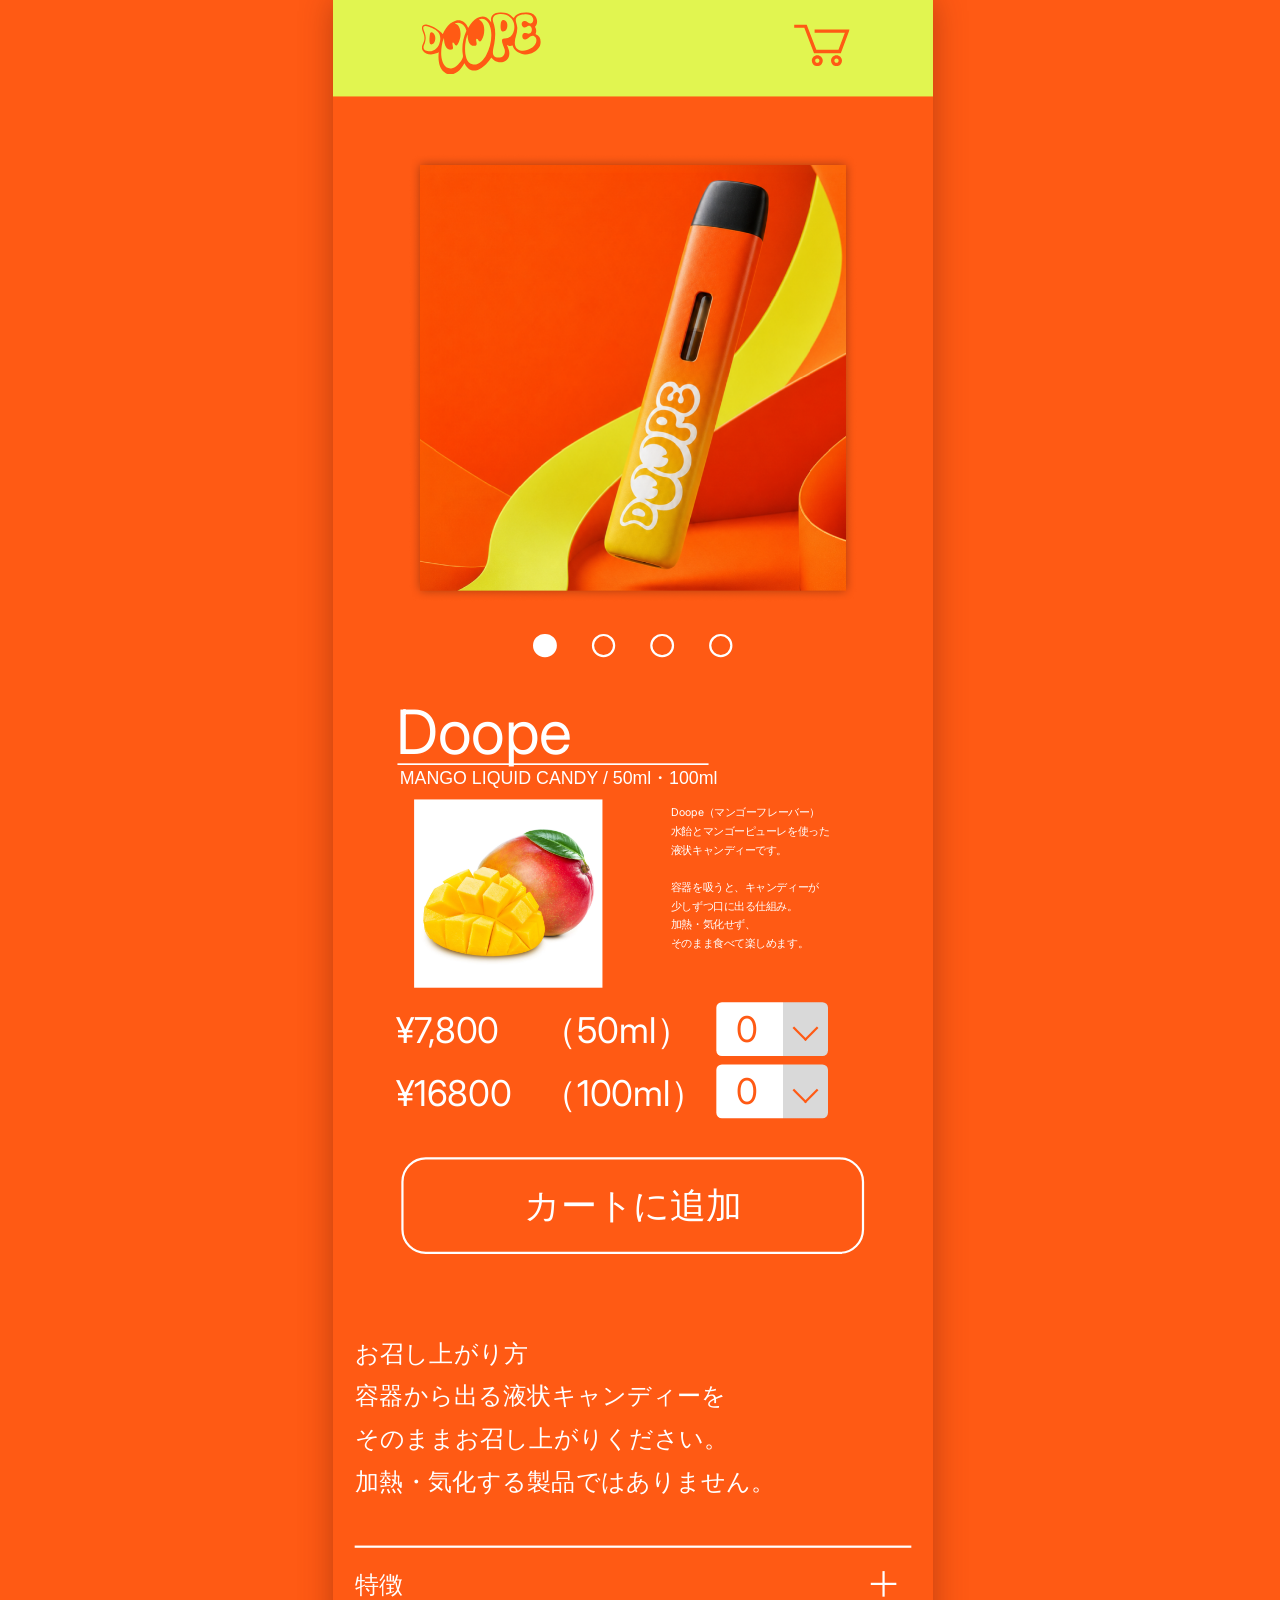
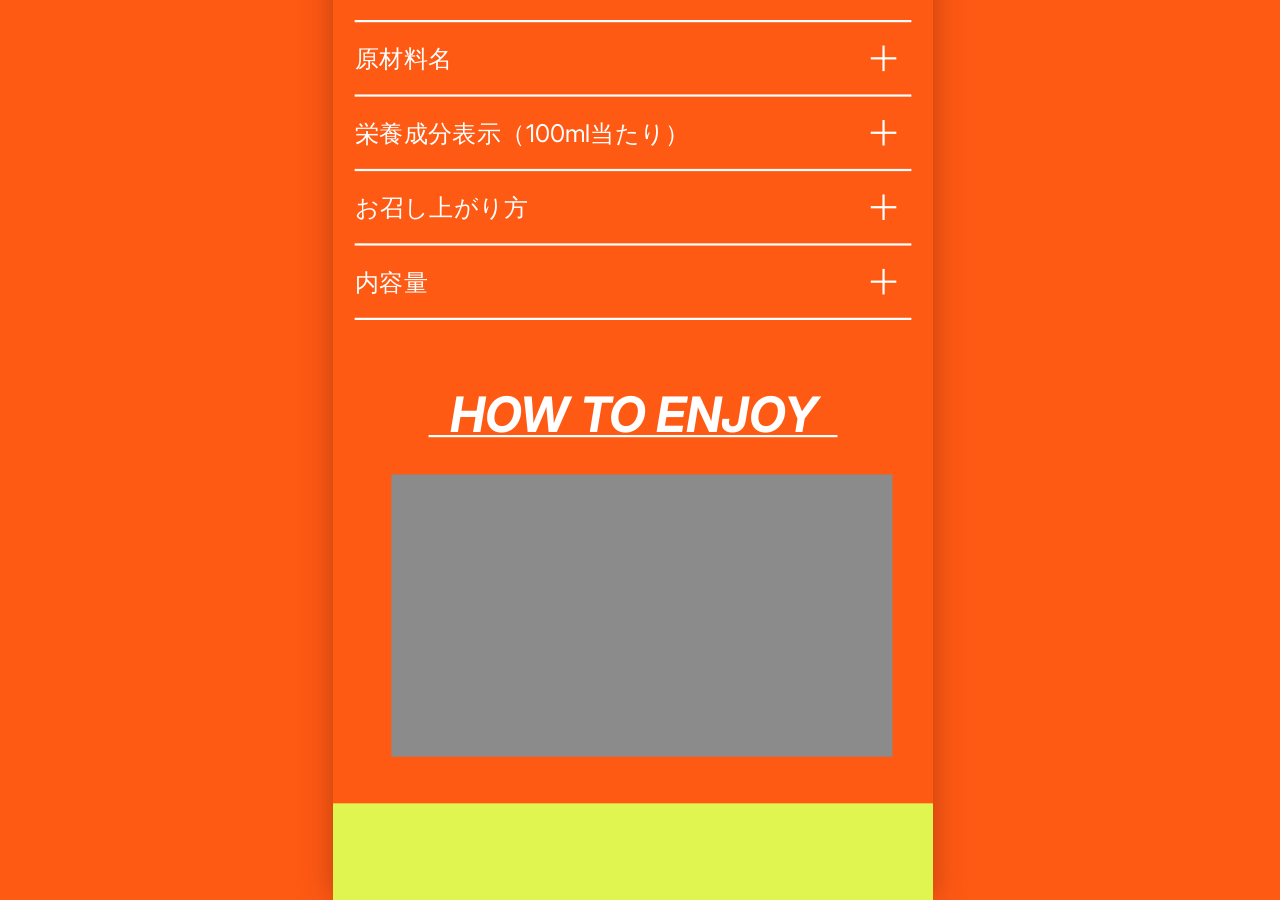
==== commit 4a2dd2a0: "Add candy checkout and thank-you page previews" ====
--- a/buy.html
+++ b/buy.html
@@ -3,7 +3,7 @@
 <head>
   <meta charset="utf-8">
   <meta name="viewport" content="width=device-width,initial-scale=1,viewport-fit=cover">
-  <meta name="description" content="DOOPE #1 商品詳細・購入ページ">
+  <meta name="description" content="Doope 商品詳細・購入ページ">
   <style>html.liquid-arriving::after{content:"";position:fixed;inset:0;background:#ff5a14;z-index:2147483001;pointer-events:none}</style>
   <script>
     try {
@@ -21,13 +21,13 @@
   <link rel="prefetch" href="index.html" as="document">
   <link rel="prefetch" href="assets/lp-imgKv1.webp" as="image">
   <link rel="prefetch" href="assets/lp-img260903DoopeLpNola2.svg" as="image">
-  <title>DOOPE #1 — 商品詳細</title>
+  <title>Doope — 商品詳細</title>
   <link rel="preconnect" href="https://fonts.googleapis.com">
   <link rel="preconnect" href="https://fonts.gstatic.com" crossorigin>
   <link href="https://fonts.googleapis.com/css2?family=Inter:ital,wght@0,400;1,700&display=swap" rel="stylesheet">
   <link rel="stylesheet" href="styles.css?v=20260917-27">
   <link rel="stylesheet" href="buy.css?v=20260917-31">
-  <script src="script.js?v=20260917-32" defer></script>
+  <script src="script.js?v=20260917-34" defer></script>
 </head>
 <body class="buy-page">
   <main class="buy-shell" data-scale-shell data-design-width="1080" data-design-height="6644">
@@ -43,10 +43,10 @@
       </header>
 
       <section class="buy-main" aria-labelledby="product-title">
-        <div class="buy-gallery" data-carousel aria-label="DOOPE #1 商品画像">
+        <div class="buy-gallery" data-carousel aria-label="Doope 商品画像">
           <div class="buy-gallery__viewport">
             <div class="buy-gallery__track" data-carousel-track>
-              <div class="buy-gallery__slide"><img src="assets/buy-product-main.png" alt="オレンジ色のDOOPE #1"></div>
+              <div class="buy-gallery__slide"><img src="assets/buy-product-main.png" alt="オレンジ色のDoope"></div>
               <div class="buy-gallery__slide buy-gallery__slide--device"><img src="assets/lp-imgPsd.webp" alt="DOOPE本体"></div>
               <div class="buy-gallery__slide"><img src="assets/lp-imgRectangle1.webp" alt="マンゴーフレーバーのイメージ"></div>
               <div class="buy-gallery__slide"><img src="assets/lp-imgKv1.webp" alt="DOOPEを手に持つ人物"></div>
@@ -61,78 +61,37 @@
           </div>
         </div>
 
-        <h1 id="product-title">DOOPE #1</h1>
+        <h1 id="product-title">Doope</h1>
         <div class="buy-title-rule" aria-hidden="true"></div>
-        <p class="buy-formula">CBX 50% CBD 20% TERPEN&amp;LIQUITIZER 30%</p>
+        <p class="buy-formula">MANGO LIQUID CANDY / 50ml・100ml</p>
 
         <div class="buy-summary">
-          <img src="assets/buy-product-chart.png" alt="DOOPE #1の体感チャート" width="339" height="339">
-          <div class="buy-summary-copy">
-            <p>DOOPE #1（マンゴーフレーバー）<br>草っぽい香りや、味を極限まで<br>下げて、マンゴーの香りに包まれる<br>CBXベースのリキッドVAPEです。</p>
-            <p>サティバな体感と、<br>軽めのボディハイが特徴。<br>音楽、ご飯、映画、寝る前など、<br>様々なシーンにフィットする万能型。</p>
-          </div>
+          <img src="assets/lp-imgRectangle1.webp" alt="マンゴーのイメージ" width="339" height="339">
+          <div class="buy-summary-copy"><p>Doope（マンゴーフレーバー）<br>水飴とマンゴーピューレを使った<br>液状キャンディーです。</p><p>容器を吸うと、キャンディーが<br>少しずつ口に出る仕組み。<br>加熱・気化せず、<br>そのまま食べて楽しめます。</p></div>
         </div>
 
         <form class="buy-order" data-buy-form>
           <div class="buy-variant buy-variant--half">
-            <span class="buy-price">¥7,800</span><span class="buy-size">（0.5ml）</span>
-            <label><span class="sr-only">0.5mlの数量</span><select name="quantity_half" aria-label="0.5mlの数量"><option>0</option><option>1</option><option>2</option><option>3</option><option>4</option><option>5</option></select></label>
+            <span class="buy-price">¥7,800</span><span class="buy-size">（50ml）</span>
+            <label><span class="sr-only">50mlの数量</span><select name="quantity_half" aria-label="50mlの数量"><option>0</option><option>1</option><option>2</option><option>3</option><option>4</option><option>5</option></select></label>
           </div>
           <div class="buy-variant buy-variant--full">
-            <span class="buy-price">¥16800</span><span class="buy-size">（1 ml）</span>
-            <label><span class="sr-only">1mlの数量</span><select name="quantity_full" aria-label="1mlの数量"><option>0</option><option>1</option><option>2</option><option>3</option><option>4</option><option>5</option></select></label>
+            <span class="buy-price">¥16800</span><span class="buy-size">（100ml）</span>
+            <label><span class="sr-only">100mlの数量</span><select name="quantity_full" aria-label="100mlの数量"><option>0</option><option>1</option><option>2</option><option>3</option><option>4</option><option>5</option></select></label>
           </div>
           <button type="submit" class="buy-cart-button">カートに追加</button>
           <p class="buy-cart-status" data-buy-status role="status" aria-live="polite"></p>
         </form>
 
-        <div class="buy-copy-block buy-warning">
-          <h2>※使用上の注意</h2>
-          <p>10分〜30分ほどで現れ始めます。<br>最初は必ず1〜2パフ程度から始め、体調や環境に<br>合わせて慎重にご使用ください。</p>
-        </div>
+        <div class="buy-copy-block buy-warning"><h2>お召し上がり方</h2><p>容器から出る液状キャンディーを<br>そのままお召し上がりください。<br>加熱・気化する製品ではありません。</p></div>
 
         <section class="buy-accordion" data-buy-accordion aria-label="商品情報">
-          <details>
-            <summary>特徴</summary>
-            <div class="buy-accordion__content">
-              <p>複数のカンナビノイドと植物由来テルペンを掛け合<br>わせた、オリジナルCBDリキッドです。</p>
-              <p>マンゴーのフルーティな風味を味わえます。<br>シャープなキレと、頭上に抜けるような爽快感を求<br>める方に。</p>
-              <ul>
-                <li>カンナビノイド濃度：CBX 50%, CBD 20%,<br>T＆L30%・サティバ種フレーバー（エナジー系）・<br>マンゴー風味</li>
-                <li>THCフリー</li>
-                <li>本体一体型</li>
-                <li>国内最終製造</li>
-                <li>法改正後の新基準対応原料のみ使用</li>
-                <li>ISO17025認定の検査期間で検査済み</li>
-                <li>最終製品COA：こちらをご確認ください。</li>
-              </ul>
-            </div>
-          </details>
-
-          <details>
-            <summary>フレーバー</summary>
-            <div class="buy-accordion__content"><p>マンゴー</p></div>
-          </details>
-
-          <details>
-            <summary>おすすめのオケージョン＆フィーリング</summary>
-            <div class="buy-accordion__content"><p>気分をリフレッシュしながら、頭を冴えさせてクリ<br>アな思考で動きたいとき。</p></div>
-          </details>
-
-          <details>
-            <summary>おすすめの使用方法</summary>
-            <div class="buy-accordion__content">
-              <p>・本品を1〜2回吸引してください<br>・体感は立ち上がりが早く、最適な摂取量には個人<br>差があるため、1〜2パフの少量から始めてくださ<br>い</p>
-            </div>
-          </details>
-
-          <details>
-            <summary>商品詳細</summary>
-            <div class="buy-accordion__content">
-              <p>・原材料：カンナビノイド / 香料<br>・内容量：1.0ml<br>・品質保証期限：製造から1年半<br>・製造国：日本<br>・保管方法：直射日光・高温多湿を避け、冷暗所に<br>保存してください。</p>
-            </div>
-          </details>
-        </section>
+<details><summary>特徴</summary><div class="buy-accordion__content"><p>容器から少しずつ出して食べる、マンゴー風味の液状キャンディーです。</p></div></details>
+<details><summary>原材料名</summary><div class="buy-accordion__content"><p>水飴（国内製造）、マンゴーピューレ、砂糖／酸味料、増粘剤（ペクチン）、香料、着色料（紅花黄、クチナシ）、保存料（ソルビン酸K）<br>（一部にマンゴーを含む）</p></div></details>
+<details><summary>栄養成分表示（100ml当たり）</summary><div class="buy-accordion__content"><p>エネルギー：420 kcal<br>たんぱく質：0g<br>脂質：0g<br>炭水化物：105g<br>うち糖類：102g<br>食塩相当量：0.01g未満</p></div></details>
+<details><summary>お召し上がり方</summary><div class="buy-accordion__content"><p>容器を吸うと液状キャンディーが口に出る仕組みです。加熱・気化せず、そのままお召し上がりください。</p></div></details>
+<details><summary>内容量</summary><div class="buy-accordion__content"><p>50ml／100ml</p></div></details>
+</section>
 
         <section class="buy-howto" aria-labelledby="howto-title">
           <h2 id="howto-title">HOW TO ENJOY</h2>
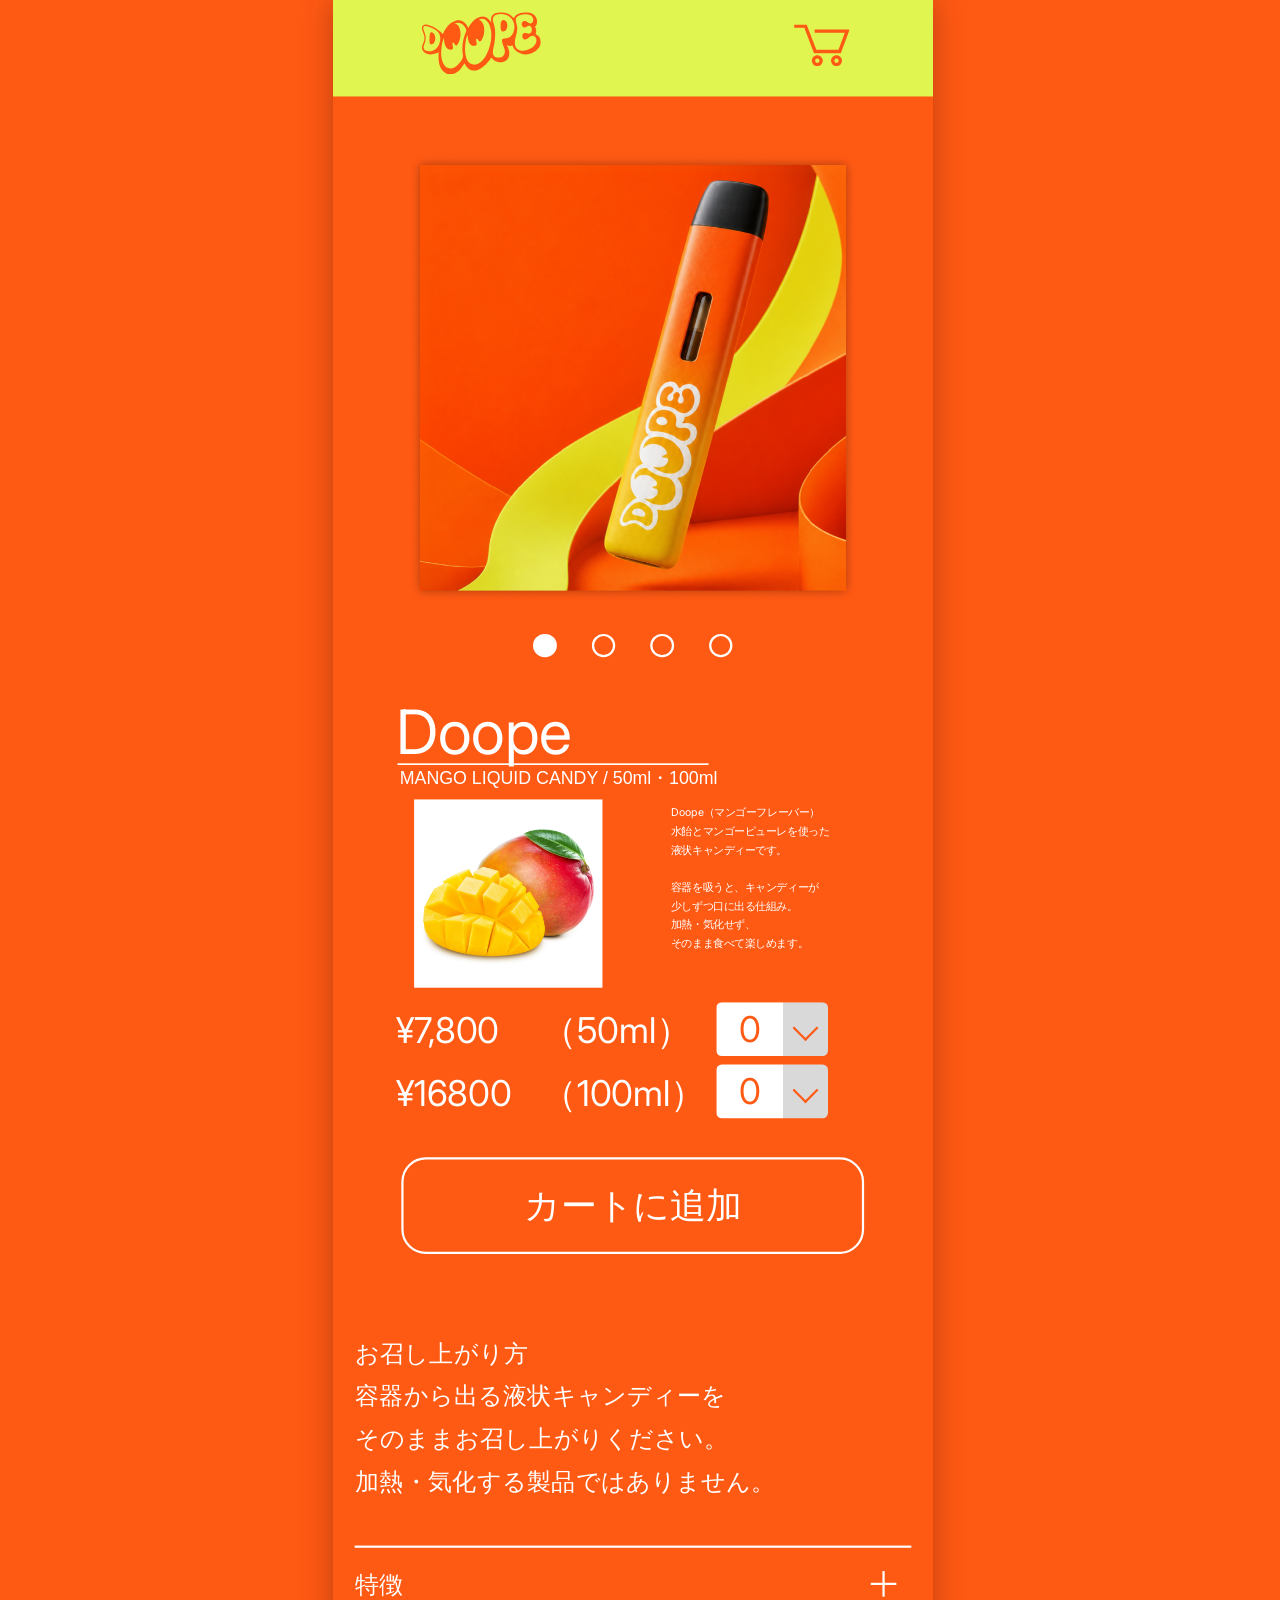
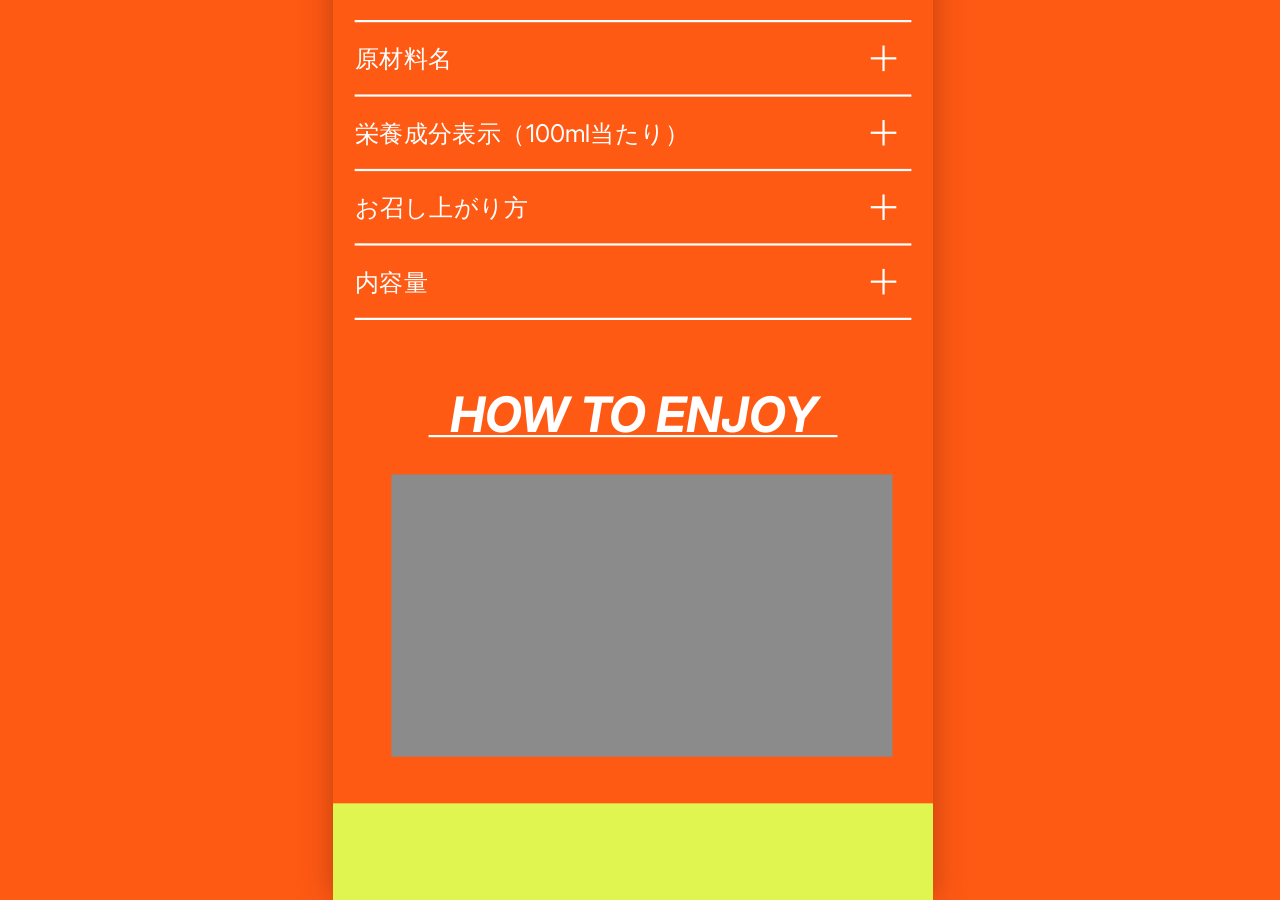
==== commit aa8a60e5: "Connect test order emails and improve checkout interactions" ====
--- a/buy.html
+++ b/buy.html
@@ -26,7 +26,9 @@
   <link rel="preconnect" href="https://fonts.gstatic.com" crossorigin>
   <link href="https://fonts.googleapis.com/css2?family=Inter:ital,wght@0,400;1,700&display=swap" rel="stylesheet">
   <link rel="stylesheet" href="styles.css?v=20260917-27">
-  <link rel="stylesheet" href="buy.css?v=20260917-31">
+  <link rel="stylesheet" href="buy.css?v=20260918-3">
+  <script src="cart-button-effect.js?v=20260918-1" defer></script>
+  <script src="quantity-picker.js?v=20260918-1" defer></script>
   <script src="script.js?v=20260917-34" defer></script>
 </head>
 <body class="buy-page">
@@ -79,7 +81,7 @@
             <span class="buy-price">¥16800</span><span class="buy-size">（100ml）</span>
             <label><span class="sr-only">100mlの数量</span><select name="quantity_full" aria-label="100mlの数量"><option>0</option><option>1</option><option>2</option><option>3</option><option>4</option><option>5</option></select></label>
           </div>
-          <button type="submit" class="buy-cart-button">カートに追加</button>
+          <button type="submit" class="buy-cart-button"><span>カートに追加</span></button>
           <p class="buy-cart-status" data-buy-status role="status" aria-live="polite"></p>
         </form>
 
--- a/buy.css
+++ b/buy.css
@@ -38,9 +38,16 @@
 .buy-size{position:absolute;left:262px;top:12px;white-space:nowrap}
 .buy-variant label{position:absolute;left:577px;top:0;width:201px;height:97px}
 .buy-variant select{width:201px;height:97px;padding:0 81px 0 36px;border:0;border-radius:10px;background:linear-gradient(to right,#fff 0,#fff 120px,#d9d9d9 120px,#d9d9d9 100%);color:#ff5a14;font:400 64px/97px Inter,Arial,sans-serif;appearance:none;cursor:pointer;pointer-events:auto}
+/* Native popup options do not inherit the artboard's visual scale. */
+.buy-variant select option{font-size:18px;line-height:1.5}
 .buy-variant label::after{content:"";position:absolute;right:24px;top:30px;width:29px;height:29px;border-right:4px solid #ff5a14;border-bottom:4px solid #ff5a14;transform:rotate(45deg);pointer-events:none}
 .buy-cart-button{position:absolute;left:123px;top:1909px;width:833px;height:174px;border:4px solid #fff;border-radius:44px;background:transparent;color:#fff;font:400 64px/1 Inter,Arial,sans-serif;cursor:pointer;pointer-events:auto}
-.buy-cart-button:hover{background:rgba(255,255,255,.08)}
+.buy-cart-button{isolation:isolate;overflow:hidden;transition:color .35s ease,border-color .35s ease}
+.buy-cart-button::before{content:"";position:absolute;left:var(--fill-x,50%);top:var(--fill-y,50%);width:var(--fill-size,1750px);height:var(--fill-size,1750px);border-radius:50%;background:#e1f550;transform:translate(-50%,-50%) scale(0);transition:transform .45s cubic-bezier(.2,.7,.25,1);pointer-events:none;z-index:-1}
+.buy-cart-button span{position:relative;pointer-events:none}
+.buy-cart-button.is-position-active,.buy-cart-button:focus-visible{color:#ff5a14;border-color:#e1f550}
+.buy-cart-button.is-position-active::before,.buy-cart-button:focus-visible::before{transform:translate(-50%,-50%) scale(1)}
+@media(prefers-reduced-motion:reduce){.buy-cart-button::before{transition:none}}
 .buy-cart-button:focus-visible,.buy-variant select:focus-visible{outline:6px solid #e1f550;outline-offset:6px}
 .buy-cart-status{position:absolute;left:123px;top:2092px;width:833px;text-align:center;font-size:28px}
 .buy-copy-block{position:absolute;left:39px;width:1012px;font-size:44px;line-height:77px}
@@ -78,3 +85,14 @@
 .cart-flight-target{position:fixed;right:max(16px,calc((100vw - 600px)/2 + 28px));top:18px;width:54px;height:54px;display:flex;align-items:center;justify-content:center;border-radius:16px;background:#e1f550;box-shadow:0 4px 18px #76230a30;z-index:999}
 .cart-flight-target img{width:36px;height:28px}
 .cart-flight-target .buy-cart-badge{right:-5px;top:-5px;min-width:21px;height:21px;padding:0 5px;font-size:12px;box-shadow:0 0 0 2px #e1f550}
+/* Keep the popup aligned to the numeric portion of the field. */
+.quantity-picker select[hidden]{display:none}
+.quantity-trigger{width:201px;height:97px;padding:0 81px 0 0;border:0;border-radius:10px;background:linear-gradient(to right,#fff 0,#fff 120px,#d9d9d9 120px,#d9d9d9 100%);color:#ff5a14;font:400 64px/97px Inter,Arial,sans-serif;cursor:pointer;text-align:center}
+.buy-variant:has(.quantity-open){z-index:20}
+.quantity-list{position:absolute;top:100%;left:0;width:120px;padding:6px 0;border-radius:0 0 10px 10px;background:white;box-shadow:0 10px 24px #68210033;overflow:hidden;z-index:21}
+.quantity-list[hidden]{display:none}
+.quantity-list button{display:block;width:100%;height:82px;border:0;background:#fff;color:#ff5a14;font:400 48px/1 Inter,Arial,sans-serif;cursor:pointer;text-align:center}
+.quantity-list button[aria-selected="true"]{background:#e1f550}
+.quantity-list button:hover,.quantity-list button:focus{background:#ff5a14;color:#fff;outline:none}
+.quantity-trigger:focus-visible{outline:6px solid #e1f550;outline-offset:6px}
+.quantity-trigger,.quantity-list{pointer-events:auto}
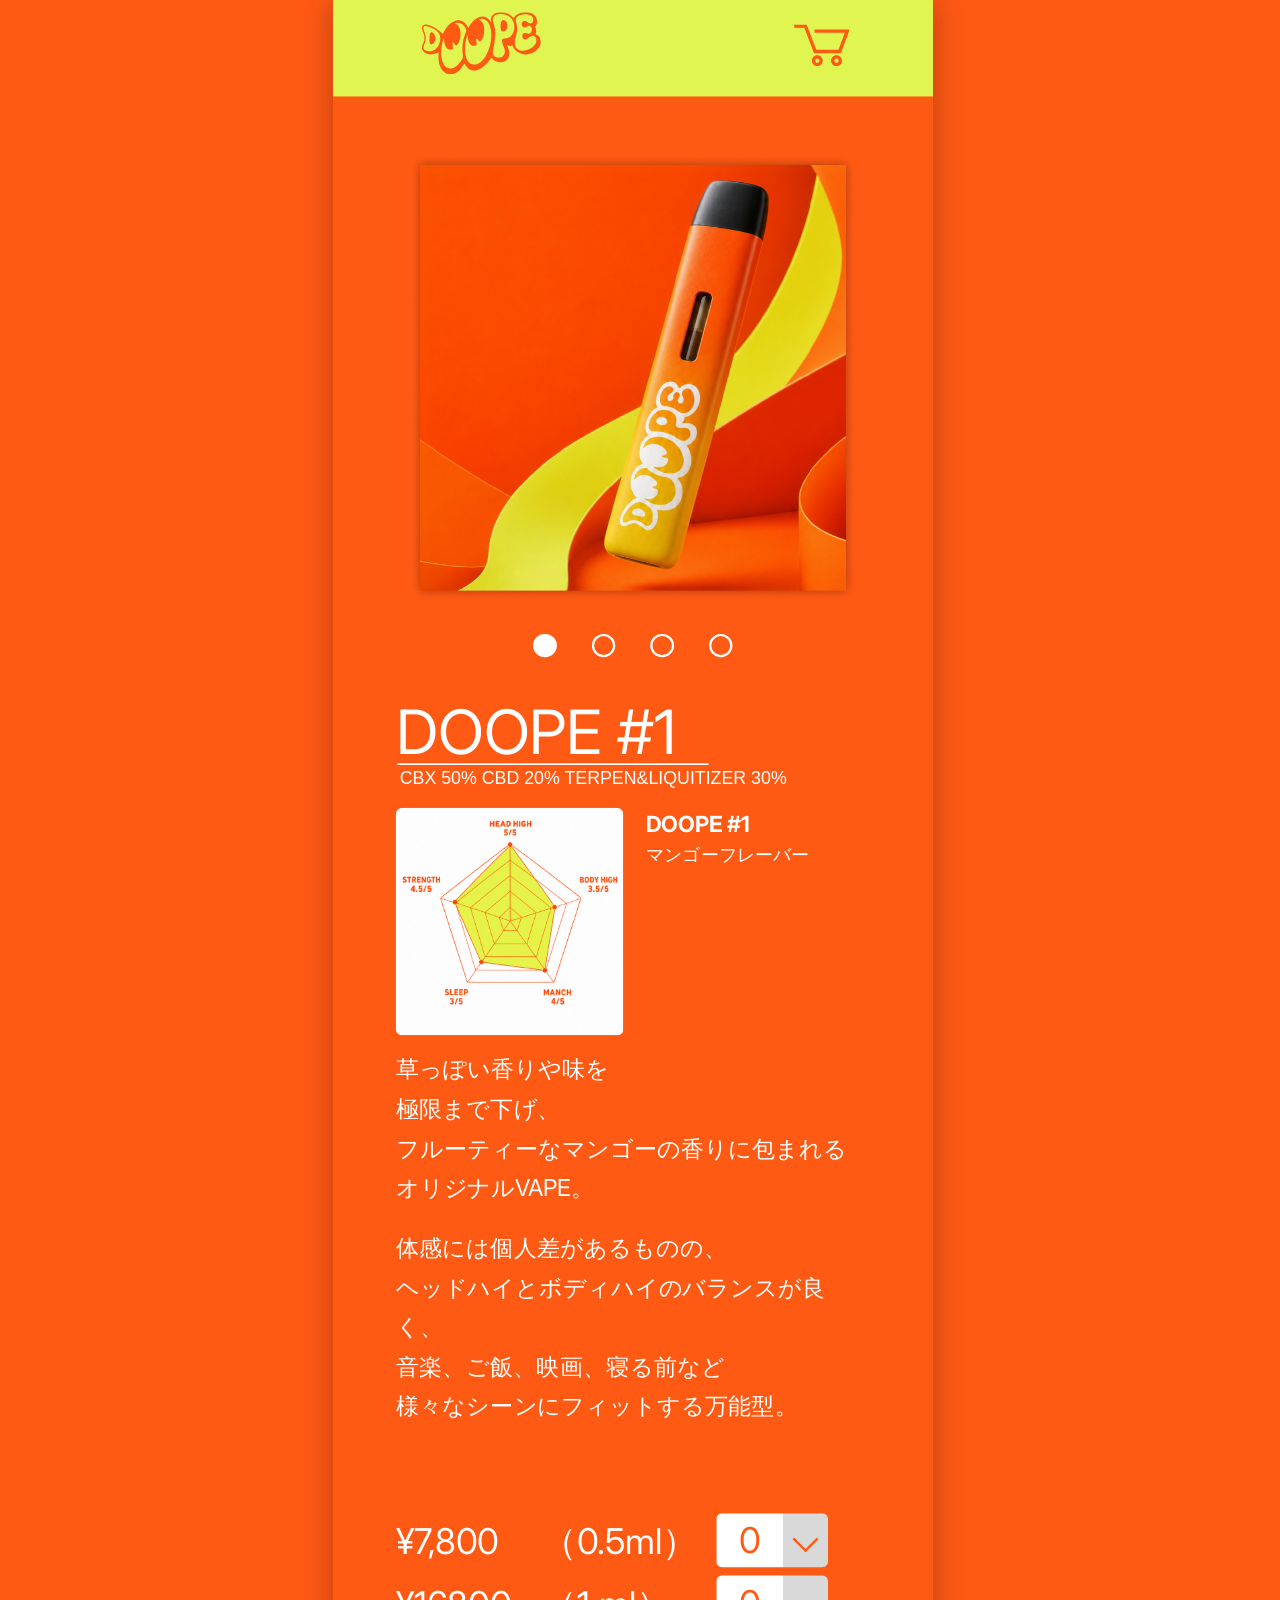
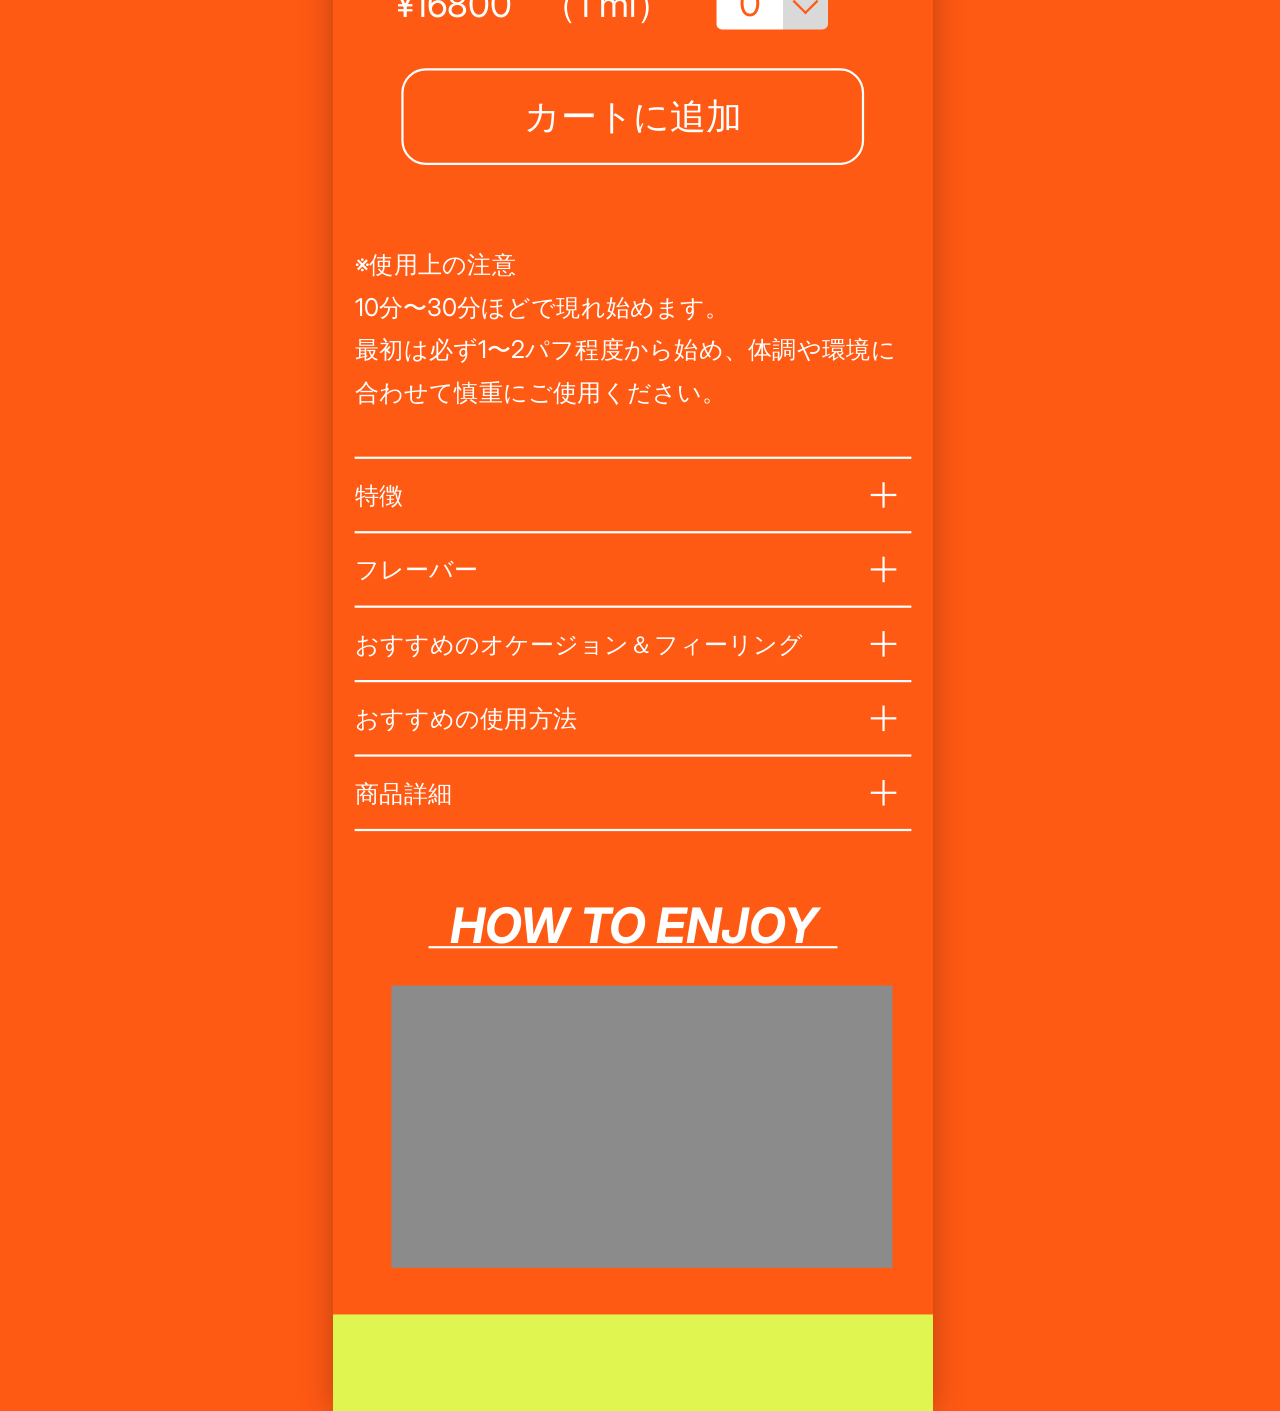
==== commit f2740b5b: "Restore real DOOPE #1 CBD/CBG product content and add legal pages Switch buy/cart/checkout/GAS conte" ====
--- a/buy.html
+++ b/buy.html
@@ -3,7 +3,7 @@
 <head>
   <meta charset="utf-8">
   <meta name="viewport" content="width=device-width,initial-scale=1,viewport-fit=cover">
-  <meta name="description" content="Doope 商品詳細・購入ページ">
+  <meta name="description" content="DOOPE #1 商品詳細・購入ページ">
   <style>html.liquid-arriving::after{content:"";position:fixed;inset:0;background:#ff5a14;z-index:2147483001;pointer-events:none}</style>
   <script>
     try {
@@ -21,12 +21,12 @@
   <link rel="prefetch" href="index.html" as="document">
   <link rel="prefetch" href="assets/lp-imgKv1.webp" as="image">
   <link rel="prefetch" href="assets/lp-img260903DoopeLpNola2.svg" as="image">
-  <title>Doope — 商品詳細</title>
+  <title>DOOPE #1 — 商品詳細</title>
   <link rel="preconnect" href="https://fonts.googleapis.com">
   <link rel="preconnect" href="https://fonts.gstatic.com" crossorigin>
   <link href="https://fonts.googleapis.com/css2?family=Inter:ital,wght@0,400;1,700&display=swap" rel="stylesheet">
   <link rel="stylesheet" href="styles.css?v=20260917-27">
-  <link rel="stylesheet" href="buy.css?v=20260918-3">
+  <link rel="stylesheet" href="buy.css?v=20260925-1">
   <script src="cart-button-effect.js?v=20260918-1" defer></script>
   <script src="quantity-picker.js?v=20260918-1" defer></script>
   <script src="script.js?v=20260917-34" defer></script>
@@ -45,10 +45,10 @@
       </header>
 
       <section class="buy-main" aria-labelledby="product-title">
-        <div class="buy-gallery" data-carousel aria-label="Doope 商品画像">
+        <div class="buy-gallery" data-carousel aria-label="DOOPE #1 商品画像">
           <div class="buy-gallery__viewport">
             <div class="buy-gallery__track" data-carousel-track>
-              <div class="buy-gallery__slide"><img src="assets/buy-product-main.png" alt="オレンジ色のDoope"></div>
+              <div class="buy-gallery__slide"><img src="assets/buy-product-main.png" alt="オレンジ色のDOOPE #1"></div>
               <div class="buy-gallery__slide buy-gallery__slide--device"><img src="assets/lp-imgPsd.webp" alt="DOOPE本体"></div>
               <div class="buy-gallery__slide"><img src="assets/lp-imgRectangle1.webp" alt="マンゴーフレーバーのイメージ"></div>
               <div class="buy-gallery__slide"><img src="assets/lp-imgKv1.webp" alt="DOOPEを手に持つ人物"></div>
@@ -63,36 +63,43 @@
           </div>
         </div>
 
-        <h1 id="product-title">Doope</h1>
+        <h1 id="product-title">DOOPE #1</h1>
         <div class="buy-title-rule" aria-hidden="true"></div>
-        <p class="buy-formula">MANGO LIQUID CANDY / 50ml・100ml</p>
+        <p class="buy-formula">CBX 50% CBD 20% TERPEN&amp;LIQUITIZER 30%</p>
 
         <div class="buy-summary">
-          <img src="assets/lp-imgRectangle1.webp" alt="マンゴーのイメージ" width="339" height="339">
-          <div class="buy-summary-copy"><p>Doope（マンゴーフレーバー）<br>水飴とマンゴーピューレを使った<br>液状キャンディーです。</p><p>容器を吸うと、キャンディーが<br>少しずつ口に出る仕組み。<br>加熱・気化せず、<br>そのまま食べて楽しめます。</p></div>
+          <img src="assets/buy-product-chart.png" alt="DOOPE #1の体感チャート" width="339" height="339">
+          <div class="buy-summary-copy">
+            <h2>DOOPE #1<span>マンゴーフレーバー</span></h2>
+            <p>草っぽい香りや味を<br>極限まで下げ、<br>フルーティーなマンゴーの香りに包まれる<br>オリジナルVAPE。</p>
+            <p>体感には個人差があるものの、<br>ヘッドハイとボディハイのバランスが良く、<br>音楽、ご飯、映画、寝る前など<br>様々なシーンにフィットする万能型。</p>
+          </div>
         </div>
 
         <form class="buy-order" data-buy-form>
           <div class="buy-variant buy-variant--half">
-            <span class="buy-price">¥7,800</span><span class="buy-size">（50ml）</span>
-            <label><span class="sr-only">50mlの数量</span><select name="quantity_half" aria-label="50mlの数量"><option>0</option><option>1</option><option>2</option><option>3</option><option>4</option><option>5</option></select></label>
+            <span class="buy-price">¥7,800</span><span class="buy-size">（0.5ml）</span>
+            <label><span class="sr-only">0.5mlの数量</span><select name="quantity_half" aria-label="0.5mlの数量"><option>0</option><option>1</option><option>2</option><option>3</option><option>4</option><option>5</option></select></label>
           </div>
           <div class="buy-variant buy-variant--full">
-            <span class="buy-price">¥16800</span><span class="buy-size">（100ml）</span>
-            <label><span class="sr-only">100mlの数量</span><select name="quantity_full" aria-label="100mlの数量"><option>0</option><option>1</option><option>2</option><option>3</option><option>4</option><option>5</option></select></label>
+            <span class="buy-price">¥16800</span><span class="buy-size">（1 ml）</span>
+            <label><span class="sr-only">1mlの数量</span><select name="quantity_full" aria-label="1mlの数量"><option>0</option><option>1</option><option>2</option><option>3</option><option>4</option><option>5</option></select></label>
           </div>
           <button type="submit" class="buy-cart-button"><span>カートに追加</span></button>
           <p class="buy-cart-status" data-buy-status role="status" aria-live="polite"></p>
         </form>
 
-        <div class="buy-copy-block buy-warning"><h2>お召し上がり方</h2><p>容器から出る液状キャンディーを<br>そのままお召し上がりください。<br>加熱・気化する製品ではありません。</p></div>
+        <div class="buy-copy-block buy-warning">
+          <h2>※使用上の注意</h2>
+          <p>10分〜30分ほどで現れ始めます。<br>最初は必ず1〜2パフ程度から始め、体調や環境に<br>合わせて慎重にご使用ください。</p>
+        </div>
 
         <section class="buy-accordion" data-buy-accordion aria-label="商品情報">
-<details><summary>特徴</summary><div class="buy-accordion__content"><p>容器から少しずつ出して食べる、マンゴー風味の液状キャンディーです。</p></div></details>
-<details><summary>原材料名</summary><div class="buy-accordion__content"><p>水飴（国内製造）、マンゴーピューレ、砂糖／酸味料、増粘剤（ペクチン）、香料、着色料（紅花黄、クチナシ）、保存料（ソルビン酸K）<br>（一部にマンゴーを含む）</p></div></details>
-<details><summary>栄養成分表示（100ml当たり）</summary><div class="buy-accordion__content"><p>エネルギー：420 kcal<br>たんぱく質：0g<br>脂質：0g<br>炭水化物：105g<br>うち糖類：102g<br>食塩相当量：0.01g未満</p></div></details>
-<details><summary>お召し上がり方</summary><div class="buy-accordion__content"><p>容器を吸うと液状キャンディーが口に出る仕組みです。加熱・気化せず、そのままお召し上がりください。</p></div></details>
-<details><summary>内容量</summary><div class="buy-accordion__content"><p>50ml／100ml</p></div></details>
+<details><summary>特徴</summary><div class="buy-accordion__content"><p>複数のカンナビノイドと植物由来テルペンを掛け合わせた、オリジナルCBDリキッドです。</p><p>マンゴーのフルーティな風味を味わえます。<br>シャープなキレと、頭上に抜けるような爽快感を求める方に。</p><ul><li>カンナビノイド濃度：CBX 50%, CBD 20%,<br>T＆L30%・サティバ種フレーバー（エナジー系）<br>・マンゴー風味</li><li>THCフリー</li><li>本体一体型</li><li>国内最終製造</li><li>法改正後の新基準対応原料のみ使用</li><li>ISO17025認定の検査期間で検査済み</li><li>最終製品COA：こちらをご確認ください。</li></ul></div></details>
+<details><summary>フレーバー</summary><div class="buy-accordion__content"><p>マンゴー</p></div></details>
+<details><summary>おすすめのオケージョン＆フィーリング</summary><div class="buy-accordion__content"><p>気分をリフレッシュしながら、頭を冴えさせてクリアな思考で動きたいとき。</p></div></details>
+<details><summary>おすすめの使用方法</summary><div class="buy-accordion__content"><p>・本品を1〜2回吸引してください<br>・体感は立ち上がりが早く、最適な摂取量には個人差があるため、1〜2パフの少量から始めてください</p></div></details>
+<details><summary>商品詳細</summary><div class="buy-accordion__content"><p>・原材料：カンナビノイド / 香料<br>・内容量：1.0ml<br>・品質保証期限：製造から1年半<br>・製造国：日本<br>・保管方法：直射日光・高温多湿を避け、冷暗所に保存してください。</p></div></details>
 </section>
 
         <section class="buy-howto" aria-labelledby="howto-title">
--- a/styles.css
+++ b/styles.css
@@ -91,7 +91,7 @@
 
 /* A soft pulse and tactile feedback for both purchase buttons. */
 .buy-now-hotspot{transform-origin:center;transition:transform .2s ease,filter .2s ease;-webkit-tap-highlight-color:transparent}
-.buy-now-visual{position:absolute;inset:0;transform-origin:center;animation:buy-now-breathe 5s ease-in-out infinite;transition:transform .2s ease}
+.buy-now-visual{position:absolute;inset:0;transform-origin:center;animation:buy-now-breathe 5s ease-in-out infinite;box-shadow:0 0 20px rgba(255,255,255,calc(.65 * var(--liquid-shadow,0))),0 0 32px rgba(255,255,255,calc(.35 * var(--liquid-shadow,0)));transition:transform .2s ease}
 .buy-now-visual [data-name="Vector"]{transition:filter .45s ease}
 .buy-now-visual p{transition:color .45s ease}
 @keyframes buy-now-breathe{0%,15%,100%{transform:scale(1);filter:drop-shadow(0 0 0 rgba(110,32,10,0))}65%{transform:scale(1.05);filter:drop-shadow(0 14px 10px rgba(110,32,10,.3))}90%{transform:scale(.99);filter:drop-shadow(0 3px 3px rgba(110,32,10,.08))}}
@@ -116,3 +116,32 @@
 .buy-now-visual{overflow:hidden;border-radius:38.17px;isolation:isolate}
 .buy-now-visual>div{z-index:2}
 .buy-now-liquid{position:absolute;inset:0;width:100%;height:100%;z-index:1;pointer-events:none}
+
+.footer-legal{position:absolute;right:40px;bottom:12px;z-index:5;display:flex;flex-direction:column;align-items:flex-end}
+.footer-legal a{display:inline-flex;align-items:center;min-height:56px;padding:4px 12px;color:#fff;font-size:34px;line-height:1.4;text-decoration:underline;text-underline-offset:6px;gap:10px}
+.footer-legal a:focus-visible{outline:4px solid #e1f550;outline-offset:4px;border-radius:8px}
+
+.police-link{position:absolute;left:calc(50% + 16.26px);top:13852.93px;display:flex;align-items:center;justify-content:center;gap:22px;width:650px;height:112px;padding:0 28px;border-radius:30px;background:#fff;color:#ff5a14;font:700 46px/1.4 Helvetica,Arial,sans-serif;text-decoration:none;white-space:nowrap;cursor:pointer;transform:translateX(-50%);box-shadow:0 8px 0 rgba(125,42,8,.16),0 12px 24px rgba(125,42,8,.12);transition:background-color .2s ease,transform .2s ease,box-shadow .2s ease}
+.police-link__arrow{font-size:52px;line-height:1}
+@media(hover:hover){.police-link:hover{background:#e1f550;transform:translate(-50%,-5px);box-shadow:0 12px 0 rgba(125,42,8,.14),0 18px 28px rgba(125,42,8,.12)}}
+.police-link:focus-visible{background:#e1f550;outline:5px solid #fff;outline-offset:8px}
+.police-link:active{background:#e1f550;transform:translate(-50%,4px);box-shadow:0 2px 0 rgba(125,42,8,.16),0 4px 10px rgba(125,42,8,.1)}
+@media(prefers-reduced-motion:reduce){.police-link{transition:none}.police-link:hover,.police-link:active{transform:translateX(-50%)}}
+
+.site-menu-toggle{position:absolute;inset:0.24% 89.14% 99.41% 3.61%;padding:0;border:0;background:transparent;display:block;cursor:pointer;z-index:20}
+.site-menu-toggle::before{content:"";position:absolute;inset:-36px}
+.figma-root .site-menu-toggle img{position:absolute;inset:0;width:100%;height:100%;max-width:none;object-fit:fill}
+.site-menu-toggle:focus-visible{outline:4px solid #ff5a14;outline-offset:-4px;border-radius:10px}
+.site-menu{position:fixed;z-index:1000;width:320px;max-width:calc(100vw - 24px);padding:24px;background:#ff5a14;border:0;border-radius:4px 4px 32px 4px;color:#fff;box-shadow:0 14px 32px #7d2a0833;animation:site-menu-enter .18s ease-out;max-height:calc(100dvh - 100px);overflow-y:auto}
+.site-menu[hidden]{display:none}
+.site-menu a{display:flex;align-items:center;min-height:62px;padding:12px 4px;color:#fff;text-decoration:none;font:italic 700 clamp(22px,6vw,28px)/1.2 Helvetica,Arial,sans-serif;letter-spacing:-.7px;transition:color .15s ease}
+.site-menu a:hover{color:#e1f550}
+.site-menu a:focus-visible{color:#e1f550;outline:2px solid #e1f550;outline-offset:2px;border-radius:4px}
+.site-menu a:active{color:#e1f550;text-decoration:underline;text-underline-offset:6px}
+@keyframes site-menu-enter{from{opacity:0;transform:translateY(-6px)}to{opacity:1;transform:translateY(0)}}
+@media(prefers-reduced-motion:reduce){.site-menu{animation:none}.site-menu a{transition:none}}
+
+.hero-slideshow{position:absolute;left:0;top:0.86%;width:1080px;height:1434.83px;overflow:hidden;z-index:0;isolation:isolate}
+.figma-root .hero-slideshow img{position:absolute;inset:0;display:block;width:1080px;height:1434.83px;object-fit:cover;object-position:center;opacity:0;transition:opacity .9s ease}
+.figma-root .hero-slideshow img.is-visible{opacity:1}
+@media(prefers-reduced-motion:reduce){.figma-root .hero-slideshow img{transition:none}}
--- a/buy.css
+++ b/buy.css
@@ -1,3 +1,4 @@
+@charset "UTF-8";
 .buy-page{background:#ff5a14}
 .buy-shell{position:relative;width:100%;max-width:600px;height:0;margin:0 auto;overflow:visible;box-shadow:0 0 30px rgba(110,32,10,.45)}
 .buy-artboard{position:absolute;left:0;top:0;width:1080px;height:6644px;overflow:hidden;background:#ff5a14;opacity:0;transform-origin:top left;color:#fff;font-family:Inter,Helvetica,Arial,sans-serif}
@@ -26,14 +27,17 @@
 #product-title{position:absolute;left:113px;top:1077.48px;margin:0;font-size:110px;line-height:133px;font-weight:400;white-space:nowrap}
 .buy-title-rule{position:absolute;left:115.73px;top:1199.82px;width:559.9px;height:3px;background:#fff}
 .buy-formula{position:absolute;left:120.13px;top:1209.22px;font:400 32px/37px Helvetica,Arial,sans-serif;white-space:nowrap}
-.buy-summary{position:absolute;left:146px;top:1265.33px;width:788.15px;height:338.58px}
-.buy-summary>img{position:absolute;left:0;top:0;width:338.58px;height:338.58px}
-.buy-summary-copy{position:absolute;left:462.15px;top:6.89px;width:326px;font-size:19.24px;line-height:33.68px}
-.buy-summary-copy p+p{margin-top:33.68px}
+.buy-summary{position:absolute;left:113px;top:1280px;width:854px;display:grid;grid-template-columns:410px 1fr;column-gap:40px;row-gap:24px;align-items:start}
+.buy-summary>img{grid-column:1;grid-row:1;display:block;width:410px;height:410px;object-fit:cover;border-radius:12px}
+.buy-summary-copy{display:contents;font-size:42px;line-height:1.7;overflow-wrap:anywhere}
+.buy-summary-copy h2{grid-column:2;margin:0;font-size:40px;line-height:1.5;font-weight:700}
+.buy-summary-copy h2 span{display:block;font-size:32px;font-weight:400}
+.buy-summary-copy p{grid-column:1 / -1;margin:0}
+.buy-summary-copy p+p{grid-column:1 / -1;margin-top:12px}
 .buy-order{position:absolute;inset:0;pointer-events:none}
 .buy-variant{position:absolute;left:113px;width:778px;height:97px;font-size:64px;line-height:77px}
-.buy-variant--half{top:1630px}
-.buy-variant--full{top:1742px}
+.buy-variant--half{top:2550px}
+.buy-variant--full{top:2662px}
 .buy-price{position:absolute;left:0;top:12px;width:240px}
 .buy-size{position:absolute;left:262px;top:12px;white-space:nowrap}
 .buy-variant label{position:absolute;left:577px;top:0;width:201px;height:97px}
@@ -41,7 +45,7 @@
 /* Native popup options do not inherit the artboard's visual scale. */
 .buy-variant select option{font-size:18px;line-height:1.5}
 .buy-variant label::after{content:"";position:absolute;right:24px;top:30px;width:29px;height:29px;border-right:4px solid #ff5a14;border-bottom:4px solid #ff5a14;transform:rotate(45deg);pointer-events:none}
-.buy-cart-button{position:absolute;left:123px;top:1909px;width:833px;height:174px;border:4px solid #fff;border-radius:44px;background:transparent;color:#fff;font:400 64px/1 Inter,Arial,sans-serif;cursor:pointer;pointer-events:auto}
+.buy-cart-button{position:absolute;left:123px;top:2829px;width:833px;height:174px;border:4px solid #fff;border-radius:44px;background:transparent;color:#fff;font:400 64px/1 Inter,Arial,sans-serif;cursor:pointer;pointer-events:auto}
 .buy-cart-button{isolation:isolate;overflow:hidden;transition:color .35s ease,border-color .35s ease}
 .buy-cart-button::before{content:"";position:absolute;left:var(--fill-x,50%);top:var(--fill-y,50%);width:var(--fill-size,1750px);height:var(--fill-size,1750px);border-radius:50%;background:#e1f550;transform:translate(-50%,-50%) scale(0);transition:transform .45s cubic-bezier(.2,.7,.25,1);pointer-events:none;z-index:-1}
 .buy-cart-button span{position:relative;pointer-events:none}
@@ -49,13 +53,13 @@
 .buy-cart-button.is-position-active::before,.buy-cart-button:focus-visible::before{transform:translate(-50%,-50%) scale(1)}
 @media(prefers-reduced-motion:reduce){.buy-cart-button::before{transition:none}}
 .buy-cart-button:focus-visible,.buy-variant select:focus-visible{outline:6px solid #e1f550;outline-offset:6px}
-.buy-cart-status{position:absolute;left:123px;top:2092px;width:833px;text-align:center;font-size:28px}
+.buy-cart-status{position:absolute;left:123px;top:3012px;width:833px;text-align:center;font-size:28px}
 .buy-copy-block{position:absolute;left:39px;width:1012px;font-size:44px;line-height:77px}
 .buy-copy-block h2{margin:0;font:400 44px/77px Inter,Helvetica,Arial,sans-serif}
 .buy-copy-block p{margin:0}
-.buy-warning{top:2223.35px}
+.buy-warning{top:3143.35px}
 .buy-warning p{margin-top:0}
-.buy-accordion{position:absolute;left:39px;top:2608.35px;width:1002px;font-size:44px;line-height:70px}
+.buy-accordion{position:absolute;left:39px;top:3528.35px;width:1002px;font-size:44px;line-height:70px}
 .buy-accordion details{border-top:4px solid #fff}
 .buy-accordion details:last-child{border-bottom:4px solid #fff}
 .buy-accordion summary{position:relative;display:flex;align-items:center;min-height:130px;padding:18px 100px 18px 0;font:400 44px/1.35 Inter,Helvetica,Arial,sans-serif;list-style:none;cursor:pointer}
